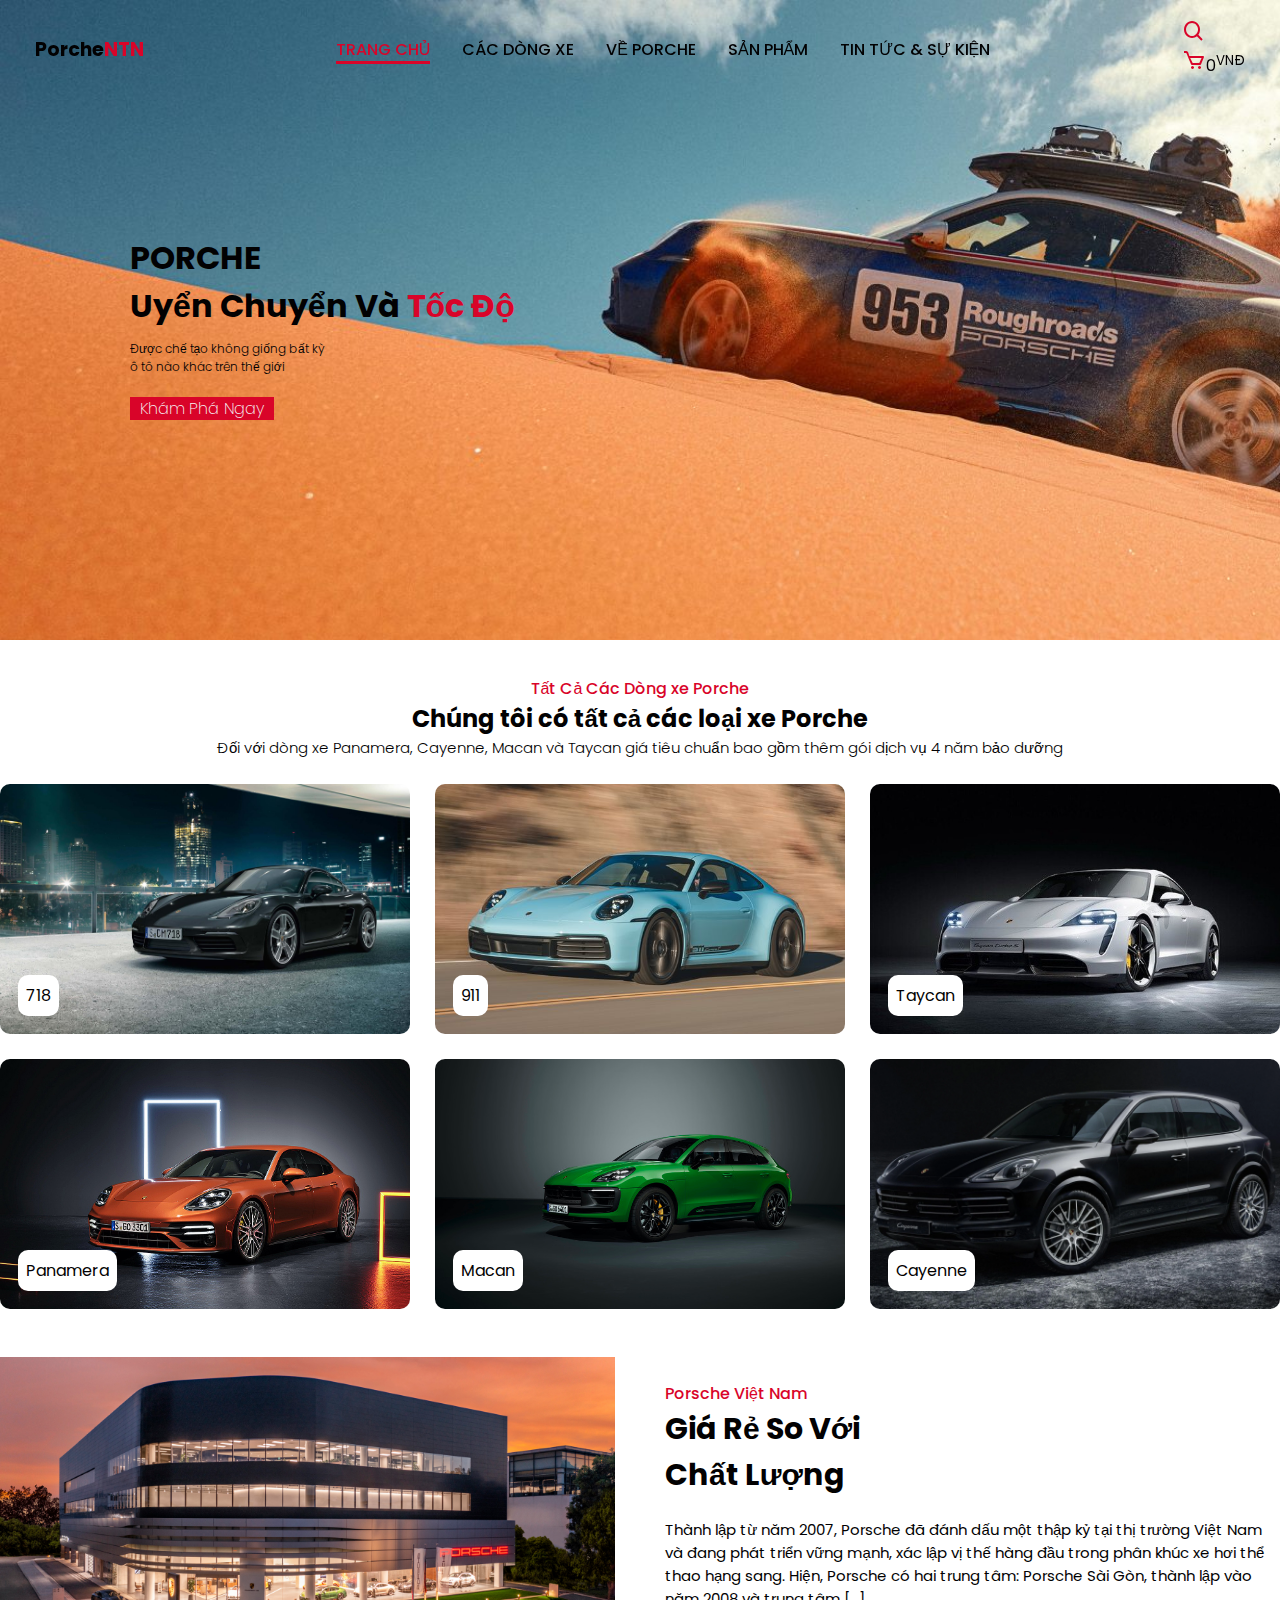
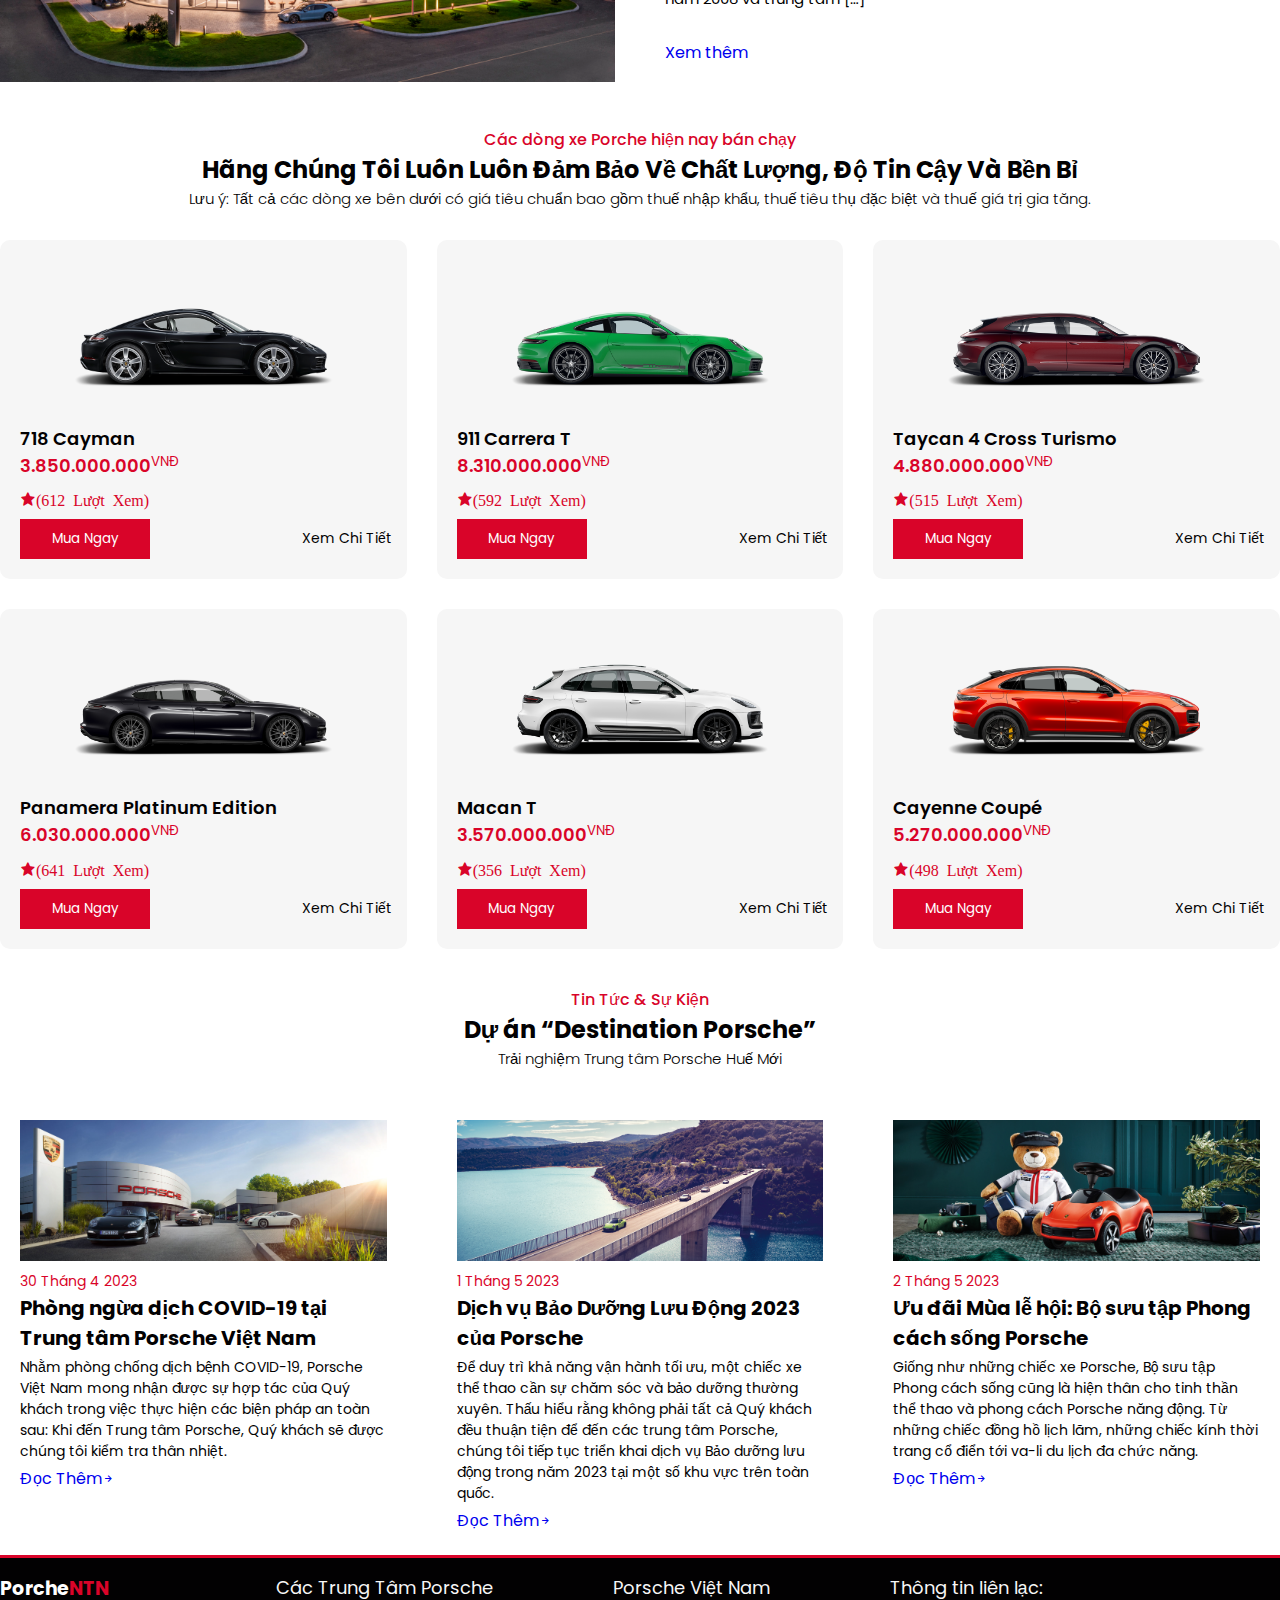
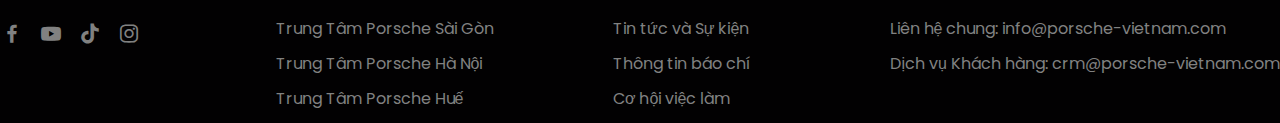
==== index.html @ 5c9922a0 "update" ====
<!DOCTYPE html>
<html lang="en">

<head>
    <meta charset="UTF-8">
    <meta http-equiv="X-UA-Compatible" content="IE=edge">
    <meta name="viewport" content="width=device-width, initial-scale=1.0">
    <title>Porche Viet Nam</title>
    <!-- link của css -->
    <link rel="stylesheet" href="/style.css">
    <!-- box icon -->
    <link href='https://unpkg.com/boxicons@2.1.4/css/boxicons.min.css' rel='stylesheet'>
</head>

<body>
    <!-- navbar -->
    <header>
        <!-- nav container -->
        <div class="nav container">
            <!-- Menu icon -->
            <i class='bx bx-menu' id="menu-icon"></i>
            <!-- Logo -->
            <a href="#" class="logo">Porche<span>NTN</span></a>
            <!-- nav List -->
            <ul class="navbar">
                <li><a href="#home" class="active">Trang chủ</a></li>
                <li><a href="#cars">Các dòng xe</a></li>
                <li><a href="#about">Về Porche</a></li>
                <li><a href="#parts">Sản phẩm</a></li>
                <li><a href="#blog">Tin Tức & Sự Kiện</a></li>
            </ul>
            <!-- Search Icon -->
            <div>
                <i class='bx bx-search' id="search-icon"></i>
                <p><i class='bx bx-cart' id='cart-icon'></i><span class="cart-price">0</span><sup>VNĐ</sup></p>
            </div>
            <!-- Search Box -->
            <div class="search-box container">
                <input type="search" name="" id="" placeholder="Tìm kiếm...">

            </div>
        </div>
    </header>
    <!-- Trang chủ -->
    <section class="home" id="home">
        <div class="home-text">
            <h1>PORCHE <br>Uyển Chuyển Và <span>Tốc Độ</span></h1>
            <p>Được chế tạo không giống bất kỳ <br> ô tô nào khác trên thế giới </p>
            <!-- Nút Home -->
            <a href="#" class="btn-slogan">Khám Phá Ngay</a>
        </div>
    </section>
    <!-- Phần các ô tô -->
    <section class="cars" id="cars">
        <div class="heading">
            <span>Tất Cả Các Dòng xe Porche</span>
            <h2>Chúng tôi có tất cả các loại xe Porche</h2>
            <p>Đối với dòng xe Panamera, Cayenne, Macan và Taycan giá tiêu chuẩn bao gồm thêm gói dịch vụ 4 năm bảo
                dưỡng</p>
        </div>
        <!-- Cars Container -->
        <div class="cars-container container">
            <!-- box 1 -->
            <div class="box">
                <img src="/img/car1.png" alt="">
                <h2>718</h2>
            </div>
            <!-- box 2 -->
            <div class="box">
                <img src="/img/car2.png" alt="">
                <h2>911</h2>
            </div>
            <!-- box 3 -->
            <div class="box">
                <img src="/img/car3.png" alt="">
                <h2>Taycan</h2>
            </div>
            <!-- box 4 -->
            <div class="box">
                <img src="/img/car4.png" alt="">
                <h2>Panamera</h2>
            </div>
            <!-- box 5 -->
            <div class="box">
                <img src="/img/car5.png" alt="">
                <h2>Macan </h2>
            </div>
            <!-- box 6 -->
            <div class="box">
                <img src="/img/car6.png" alt="">
                <h2>Cayenne</h2>
            </div>
        </div>
    </section>
    <!-- Thông tin -->
    <section class="about container" id="about">
        <div class="about-img">
            <img src="/img/about.jpg" alt="">
        </div>
        <div class="about-text">
            <span>Porsche Việt Nam</span>
            <h2>Giá Rẻ So Với <br>Chất Lượng</h2>
            <p>Thành lập từ năm 2007, Porsche đã đánh dấu một thập kỷ tại thị trường Việt Nam và đang phát triển vững
                mạnh, xác lập vị thế hàng đầu trong phân khúc xe hơi thể thao hạng sang. Hiện, Porsche có hai trung tâm:
                Porsche Sài Gòn, thành lập vào năm 2008 và trung tâm […]</p>
            <!-- About Button -->
            <a href="#" class="about-btn">Xem thêm</a>
        </div>
    </section>
    <!-- Parts Section -->
    <section class="parts" id="parts">
        <div class="heading">
            <span>Các dòng xe Porche hiện nay bán chạy</span>
            <h2>Hãng Chúng Tôi Luôn Luôn Đảm Bảo Về Chất Lượng, Độ Tin Cậy Và Bền Bỉ</h2>
            <p>Lưu ý: Tất cả các dòng xe bên dưới có giá tiêu chuẩn bao gồm thuế nhập khẩu, thuế tiêu thụ đặc biệt và
                thuế giá trị gia tăng.</p>
        </div>
        <!-- Parts Container -->
        <div class="parts-container container">
            <!-- Box 1 -->
            <div class="box">
                <img src="/img/part1.jpg" alt="">
                <h3>718 Cayman</h3>
                <p><span>3.850.000.000</span><sup>VNĐ</sup></p>
                <i class='bx bxs-star'>(612 Lượt Xem)</i>
                <button class="btn-buy">Mua Ngay</button>
                <button class="details-btn1">Xem Chi Tiết</button>
            </div>
            <!-- Box 2 -->
            <div class="box">
                <img src="/img/part2.jpg" alt="">
                <h3>911 Carrera T</h3>
                <p><span>8.310.000.000</span><sup>VNĐ</sup></p>
                <i class='bx bxs-star'>(592 Lượt Xem)</i>
                <button class="btn-buy">Mua Ngay</button>
                <button class="details-btn2">Xem Chi Tiết</button>
            </div>
            <!-- Box 3 -->
            <div class="box">
                <img src="/img/part3.jpg" alt="">
                <h3>Taycan 4 Cross Turismo</h3>
                <p><span>4.880.000.000</span><sup>VNĐ</sup></p>
                <i class='bx bxs-star'>(515 Lượt Xem)</i>
                <button class="btn-buy">Mua Ngay</button>
                <button class="details-btn3">Xem Chi Tiết</button>
            </div>
            <!-- Box 4 -->
            <div class="box">
                <img src="/img/part4.jpg" alt="">
                <h3>Panamera Platinum Edition</h3>
                <p><span>6.030.000.000</span><sup>VNĐ</sup></p>
                <i class='bx bxs-star'>(641 Lượt Xem)</i>
                <button class="btn-buy">Mua Ngay</button>
                <button class="details-btn4">Xem Chi Tiết</button>
            </div>
            <!-- Box 5 -->
            <div class="box">
                <img src="/img/part5.jpg" alt="">
                <h3>Macan T</h3>
                <p><span>3.570.000.000</span><sup>VNĐ</sup></p>
                <i class='bx bxs-star'>(356 Lượt Xem)</i>
                <button class="btn-buy">Mua Ngay</button>
                <button class="details-btn5">Xem Chi Tiết</button>
            </div>
            <!-- Box 6 -->
            <div class="box">
                <img src="/img/part6.jpg" alt="">
                <h3>Cayenne Coupé</h3>
                <p><span>5.270.000.000</span><sup>VNĐ</sup></p>
                <i class='bx bxs-star'>(498 Lượt Xem)</i>
                <button class="btn-buy">Mua Ngay</button>
                <button class="details-btn6">Xem Chi Tiết</button>
            </div>
        </div>
    </section>
    <section class="cart">
        <i class='bx bx-x'></i>
        <h2>Cart</h2>
        <form action="">
            <table>
                <thead>
                    <tr>
                        <th>Sản Phẩm</th>
                        <th>Giá</th>
                        <th>Số Lượng</th>
                        <th>Chọn</th>
                    </tr>
                </thead>
                <tbody>

                </tbody>

            </table>
            <div class="price-total">
                <p>Tổng Tiền : <span>0</span><sup> VNĐ</sup></p>
                <button>Thanh Toán</button>
            </div>

        </form>
    </section>

    <!-- details -->
    <!--  Box 1 -->
    <section class="details1">
        <form action="">
        <i class='bx bx-x details-bx1'></i>
        <h2>Thông số kỹ thuật</h2>
        <div>
            <p>Động cơ: Động cơ điện</p>
            <p>Công suất tối đa: 375 mã lực</p>
            <p>Tốc độ tối đa: 135 mphn</p>
            <p>Mô-men xoắn tối đa: 357 lb-ft</p>
            <p>Trọng lượng không tải: 2,250kg</p>
        </div>
        </form>
    </section>
    <!--  Box 2 -->
    <section class="details2">
        <form action="">
        <i class='bx bx-x details-bx2'></i>
        <h2>Thông số kỹ thuật</h2>
        <div>
            <p>Động cơ: Turbo tăng áp động cơ xăng</p>
            <p>Công suất cực đại: 370 mã lực tại 6.500</p>
            <p>TVận tốc tối đa: 293 km/h</p>
            <p>Mô-men xoắn cực đại: 450 Nm tại 1.750 </p>
            <p>Trọng lượng: 1.425 - 1.485 kg</p>
        </div>
        </form>
    </section>
    <!--  Box 3 -->
    <section class="details3">
        <form action="">
        <i class='bx bx-x details-bx3'></i>
        <h2>Thông số kỹ thuật</h2>
        <div>
            <p>Động cơ: Động cơ điện hai cầu</p>
            <p>Dung lượng pin: 79,2 kWh hoặc 93,4 kWh</p>
            <p>Tốc độ tối đa: 220 km/h</p>
            <p>Tăng tốc: 0 - 100 km/h trong khoảng 5,1 giây</p>
            <p>Trọng lượng: 2.250 kg</p>
        </div>
        </form>
    </section>
    <!--  Box 4 -->
    <section class="details4">
        <form action="">
        <i class='bx bx-x details-bx4'></i>
        <h2>Thông số kỹ thuật</h2>
        <div>
            <p>Động cơ: 3.6L V6 động cơ xăng </p>
            <p>Tăng tốc: 0 - 100 km/h trong 6,3 giây</p>
            <p>Tốc độ tối đa: 135 mphn</p>
            <p>Tiêu thụ nhiên liệu: 6,7 L/100km</p>
            <p>Trọng lượng: 1.855 - 2.055 kg</p>
        </div>
        </form>
    </section>
    <!--  Box 5 -->
    <section class="details5">
        <form action="">
        <i class='bx bx-x details-bx5'></i>
        <h2>Thông số kỹ thuật</h2>
        <div>
            <p>Động cơ: Động cơ xăng 4 xy-lanh</p>
            <p>Vận tốc tối đa: 232 km/h</p>
            <p>Tốc độ tối đa: 135 mphn</p>
            <p>Tiêu thụ nhiên liệu: 8,1 L/100km</p>
            <p>Trọng lượng: 1.780 - 1.865 kg</p>
        </div>
        </form>
    </section>
    <!--  Box 6 -->
    <section class="details6">
        <form action="">
        <i class='bx bx-x details-bx6'></i>
        <h2>Thông số kỹ thuật</h2>
        <div>
            <p>Động cơ: Động cơ xăng 6 xi-lanh</p>
            <p>Hộp số: Hộp số tự động 8 cấp Tiptronic S</p>
            <p>Tốc độ tối đa: 135 mphn</p>
            <p>Mô-men xoắn tối đa: 357 lb-ft</p>
            <p>Trọng lượng không tải: 2,250kg</p>
        </div>
        </form>
    </section>
    <!-- Blog Container -->
    <section class="blog" id="blog">
        <div class="heading">
            <span>Tin Tức & Sự Kiện</span>
            <h2>Dự án “Destination Porsche”</h2>
            <p>Trải nghiệm Trung tâm Porsche Huế Mới</p>
        </div>
        <!-- Blog Container -->
        <div class="blog-container container">
            <!-- Box 1 -->
            <div class="box">
                <img src="/img/blog1.jpg" alt="">
                <span>30 Tháng 4 2023</span>
                <h3>Phòng ngừa dịch COVID-19 tại Trung tâm Porsche Việt Nam</h3>
                <p>Nhằm phòng chống dịch bệnh COVID-19, Porsche Việt Nam mong nhận được sự hợp tác của Quý khách trong
                    việc thực hiện các biện pháp an toàn sau:

                    Khi đến Trung tâm Porsche, Quý khách sẽ được chúng tôi kiểm tra thân nhiệt.</p>
                <a href="#" class="blog-btn">Đọc Thêm<i class='bx bx-right-arrow-alt'></i></a>
            </div>
            <!-- Box 2 -->
            <div class="box">
                <img src="/img/blog2.jpg" alt="">
                <span>1 Tháng 5 2023</span>
                <h3>Dịch vụ Bảo Dưỡng Lưu Động 2023 của Porsche</h3>
                <p>Để duy trì khả năng vận hành tối ưu, một chiếc xe thể thao cần sự chăm sóc và bảo dưỡng thường xuyên.
                    Thấu hiểu rằng không phải tất cả Quý khách đều thuận tiện để đến các trung tâm Porsche, chúng tôi
                    tiếp tục triển khai dịch vụ Bảo dưỡng lưu động trong năm 2023 tại một số khu vực trên toàn quốc.</p>
                <a href="#" class="blog-btn">Đọc Thêm<i class='bx bx-right-arrow-alt'></i></a>
            </div>
            <!-- Box 3 -->
            <div class="box">
                <img src="/img/blog3.jpg" alt="">
                <span>2 Tháng 5 2023</span>
                <h3>Ưu đãi Mùa lễ hội: Bộ sưu tập Phong cách sống Porsche</h3>
                <p>Giống như những chiếc xe Porsche, Bộ sưu tập Phong cách sống cũng là hiện thân cho tinh thần thể thao
                    và phong cách Porsche năng động. Từ những chiếc đồng hồ lịch lãm, những chiếc kính thời trang cổ
                    điển tới va-li du lịch đa chức năng.</p>
                <a href="#" class="blog-btn">Đọc Thêm<i class='bx bx-right-arrow-alt'></i></a>
            </div>
        </div>
    </section>
    <!-- Footer -->
    <section class="footer">
        <div class="footer-container container">
            <div class="footer-box">
                <a href="#" class="logo">Porche<span>NTN</span></a>
                <div class="social">
                    <a href="#"><i class='bx bxl-facebook'></i></a>
                    <a href="#"><i class='bx bxl-youtube'></i></a>
                    <a href="#"><i class='bx bxl-tiktok'></i></a>
                    <a href="#"><i class='bx bxl-instagram'></i></a>
                </div>
            </div>
            <div class="footer-box">
                <h3>Các Trung Tâm Porsche</h3>
                <a href="#">Trung Tâm Porsche Sài Gòn</a>
                <a href="#">Trung Tâm Porsche Hà Nội</a>
                <a href="#">Trung Tâm Porsche Huế</a>
            </div>
            <div class="footer-box">
                <h3>Porsche Việt Nam</h3>
                <a href="#">Tin tức và Sự kiện</a>
                <a href="#">Thông tin báo chí</a>
                <a href="#">Cơ hội việc làm</a>
            </div>
            <div class="footer-box">
                <h3>Thông tin liên lạc:</h3>
                <p>Liên hệ chung: info@porsche-vietnam.com</p>
                <p>Dịch vụ Khách hàng: crm@porsche-vietnam.com</p>
            </div>
        </div>
    </section>
    <!-- link của JS -->
    <script src="/main.js"></script>




</body>

</html>
---- style.css ----
/* google font */
@import url('https://fonts.googleapis.com/css2?family=Poppins:wght@300;400;500;600;700&display=swap');

* {
    font-family: 'Poppins', sans-serif;
    margin: 0;
    padding: 0;
    scroll-padding-top: 16px;
    scroll-behavior: smooth;
    list-style: none;
    text-decoration: none;
    box-sizing: border-box;
}

/* Các Variables */
:root {
    --main-color: #d90429;
    --text-color: #020102;
    --bg-color: #fff;
}

section {
    padding: 16px 0 2px;
}

img {
    width: 100%;
}

body {
    color: #020102;
}

.container {
    max-width: 1300px;
    margin-left: auto;
    margin-right: auto;
}

header {
    display: block;
    width: 100%;
    position: fixed;
    top: 0;
    left: 0;
    z-index: 100;
}

header.shadow{
    background: #fff;
    box-shadow: 4px 4px 20px rgb(15, 54, 55 /10%);
    transition: 0.5s;
}


header.shadow #search-icon, header.shadow #cart-icon {
    color: #020102;
}

.nav {
    display: flex;
    align-items: center;
    justify-content: space-between;
    padding: 20px 35px;
}

#menu-icon {
    font-size: 24px;
    cursor: pointer;
    color: #020102;
    display: none;
}

.logo {
    font-size: 19px;
    font-weight: 700;
    color: #020102;
}

.logo span {
    color: #d90429;
}

.navbar {
    display: flex;
    column-gap: 32px;
}

.navbar a {
    color: #020102;
    font-size: 16px;
    text-transform: uppercase;
    font-weight: 500;
}

.navbar a:hover,
.nav .active {
    color: #d90429;
    border-bottom: 3px solid #d90429;
}

#search-icon, #cart-icon {
    font-size: 24px;
    cursor: pointer;
    color: #d90429;
}


.search-box {
    position: absolute;
    top: 110%;
    right: 0;
    left: 0;
    background: #fff;
    box-shadow: 4px 4px 20px rgb(15, 54, 55 /10%);
    border: 1px solid #d90429;
    border-radius: 8px;
    clip-path: circle(0% at 100% 0%);
}

.search-box.active {
    clip-path: circle(144% at 100% 0%);
    transition: 0.4s;
}

.search-box input {
    width: 100%;
    padding: 5px;
    border: none;
    outline: none;
    background: transparent;
    font-size: 14px;
}
.btn-slogan{
    background: #d90429;
    padding: 0 10px;
    color: #f6f6f6;
    font-weight:200;
}
.btn-slogan:hover{
    background: #fd052f;
}

.home {
    max-width: 1600px;
    margin: auto;
    width: 100%;
    min-height: 640px;
    display: flex;
    align-items: center;
    background: url(img/background.jpg);
    background-repeat: no-repeat;
    background-size: cover;
    background-position: center left;
}

.home-text {
    padding-left: 130px;
}

.home-text h1 {
    font-size: 32px;
}

.home-text span {
    color: #d90429;
}
.home-text p{
    font-size: 12px;
    font-weight: 300;
    margin: 10px 0 20px;
}
.btn-buy{
    padding: 10px 22px;
    background: #d90429;
    color: #fff;
    font-weight: 400;
    border: none;
    cursor: pointer;
}

.heading{
    text-align: center;
    margin-top: 20px;
}
.heading span{
    font-weight: 500;
    color: #d90429 ;
}
.heading p {
    font-size: 15px;
    font-weight: 300;
}
.cars-container{
    display: flex;
    flex-wrap: wrap;
    gap: 25px;
    margin-top: 25px;
}
.cars-container .box{
    flex: 1 1 320px;
    position: relative;
    height: 250px;
    border-radius: 10px;
    overflow: hidden;
}
.cars-container .box img{
    width: 100%;
    height: 100%;
    object-fit: cover;
    overflow: hidden;
}
.cars-container .box img:hover {
    transform: scale(1.1);
    transform: 0.5s;
}
.cars-container .box h2{
    position: absolute;
    bottom: 18px;
    left: 18px;
    font-weight: 400;
    font-size: 16px;
    background: #fff;
    padding: 8px;
    border-radius: 10px;
}
.cars-container .box:hover h2 {
    background: #d90429;
    color: #fff;
}

/* product */
.product1{
    display: flex;
    align-items: center;
}
.product1-img{
    width: 150px;
}
.input-product{
    width: 30px;
    outline: none;
}
.btn-del{
    cursor: pointer;
}
.cart h2{
    margin-bottom: 20px;
    color: #d90429;
}
.cart table{
    width: 700px;
}
.cart table thead tr th:first-child{
    text-align: left;
   
}

.cart table tr td {
    border-bottom: 1px solid #818181;
    padding: 12px 0;
}
.price-total{
    font-weight: bold;
    text-align: right;
}
.cart table thead tr th:last-child{
    text-align: right;
}
.cart table thead tr td:last-child{
    text-align: right;
}

/*  */
.details1, .details2, .details3, .details4, .details5, .details6 {
    display: flex;
    flex-direction: column;
    align-items: left;
    padding: 20px;
    position: fixed;
    height: 300px;
    width: 400px;
    right: 0;
    top: 0;
    background-color: #f6f6f6;
    margin-top: 150px;
    right: -100%;
    transition: all 1s ease;
    border-radius: 5%;
    border: 2px solid #fd052f;
  }
  
  .details1 h2, .details2 h2, .details3 h2 , .details4 h2, .details5 h2, .details6 h2{
    font-size: 28px;
    font-weight: bold;
    margin-bottom: 20px;
    color: #d90429;
  }
  
  .details1 i, .details2 i, .details3 i, .details4 i, .details5 i , .details6 i {
    font-size: 24px;
    cursor: pointer;
  }

/*  */

.cart {
    position: fixed;
    height: 900px;
    width: 730px;
    right: 0;
    top: 0;
    background-color: #f6f6f6;
    padding: 12px 20px;
    margin-top: 150px;
    overflow-y: scroll;
    right: -100%;
    transition: all 0.3s ease;
    border-radius: 5%;
    border: 2px solid #fd052f;
}
.cart i {
    cursor: pointer;
    font-size: 30px;
}
.cart button{
    margin-top: 12px;
    height: 30px;
    padding: 0 20px;
    cursor: pointer;
    border: none;
    border-radius: 5px;
    background-color: #fd052f;
    color: #fff;
}
.about{
    display: flex;
    flex-wrap: wrap;
    align-items: center;
    gap: 50px;
    margin-top: 30px;
}
.about-img{
    flex: 1 1 350px;
}
.about-text {
    flex: 1 1 350px;
}
.about-text span{
    font-weight: 500;
    color: #d90429;
}
.about-text h2{
    font-size: 30px;
}
.about-text p{
    font-size: 15px;
    margin: 20px 0 30px;
}
.parts-container{
    display: flex;
    flex-wrap: wrap;
    gap: 30px;
    margin-top: 30px;
}
.parts-container .box {
    flex: 1 1 350px;
    position: relative;
    padding: 20px;
    display: flex;
    flex-direction: column;
    background: #f6f6f6;
    border-radius: 10px;
}
.parts-container .box img{
    width: 100%;
    height: 150px;
    object-fit: contain;
    margin-bottom: 15px;
}
.parts-container .box h3{
    font-size: 18px;
    font-weight: 600;
}
.parts-container .box span{
    font-size: 18px;
    font-weight: 600;
    color: #d90429;
}
.parts-container .box sup{
    color: #d90429;
}
.parts-container .box .bx{
    color: #d90429;
    margin: 12px 0;
}
.parts-container .box .btn-buy{
    max-width: 130px;
}
.parts-container .box .details-btn1, .details-btn2, .details-btn3, .details-btn4, .details-btn5, .details-btn6{
    display: flex;
    align-items: center;
    position: absolute;
    bottom: 30px;
    right: 15px;
    font-size: 14px;
    color: #020102;
    border: none;
    background: none;
    cursor: pointer;
}
.parts-container .box .details-btn1:hover, .details-btn2:hover, .details-btn3:hover, .details-btn4:hover, .details-btn5:hover, .details-btn6:hover{
    color: #d90429;
    text-decoration: underline;
}
/* ? */


  /* ? */
.blog-container{
    display: flex;
    flex-wrap: wrap;
    gap:30px;
    margin-top: 30px;
}
.blog-container .box{
    flex: 1 1 320px;
    padding: 20px;
}
.blog-container .box:hover{
    background: #f6f6f6;
}
.blog-container .box span{
    font-size: 14px ;
    color: #d90429;
}
.blog-container h3{
    font-size: 20px;
}
.blog-container .box p{
    font-size: 14px;
    margin: 4px 0;
}
.blog-container .box .blog-btn .bx{
    font-size: 12px;
}
.blog-container .box .blog-btn:hover, .about-text a:hover{
    color: #d90429;
    column-gap: 12px;
    transition: 0.4s;
}
.footer{
    background: #020102;
    color: #f6f6f6;
    border-top: 3px solid #d90429;
}
.footer-container{
    display: flex;
    justify-content: space-between;
    gap: 15px;
}
.footer-container .logo{
    color: #fff;
    margin-bottom: 15px;
}
.footer-container .footer-box{
    display: flex;
    flex-direction: column;
}
.social{
    display: flex;
    align-items: center;
}
.social a{
    font-size: 24px;
    color: #fff;
    margin-right: 15px;
}
.social a:hover{
    color: #d90429;
}
.footer-box h3{
    font-size: 18px;
    font-weight: 400;
    margin-bottom: 15px;
}
.footer-box a,.footer-box p{
    color: #818181;
    margin-bottom: 10px;
}
.footer-box a:hover{
    color: #d90429;
}
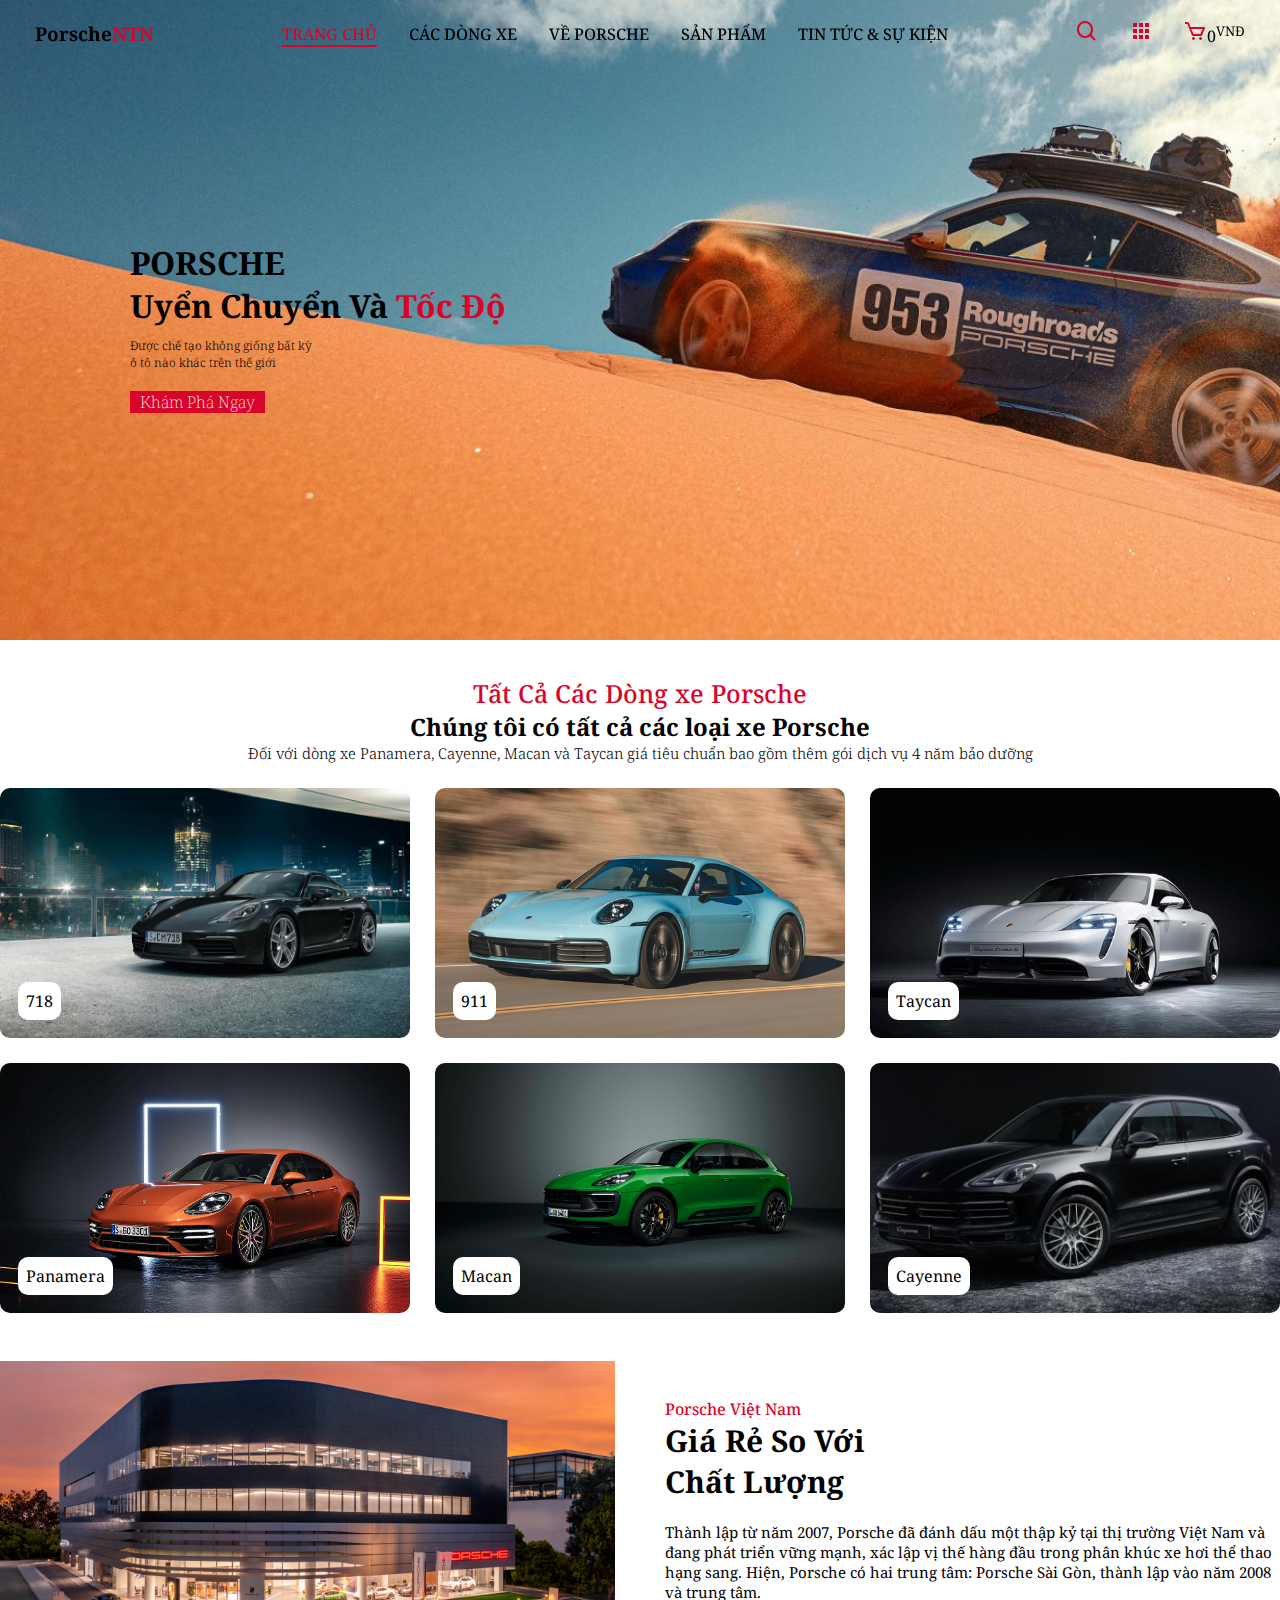
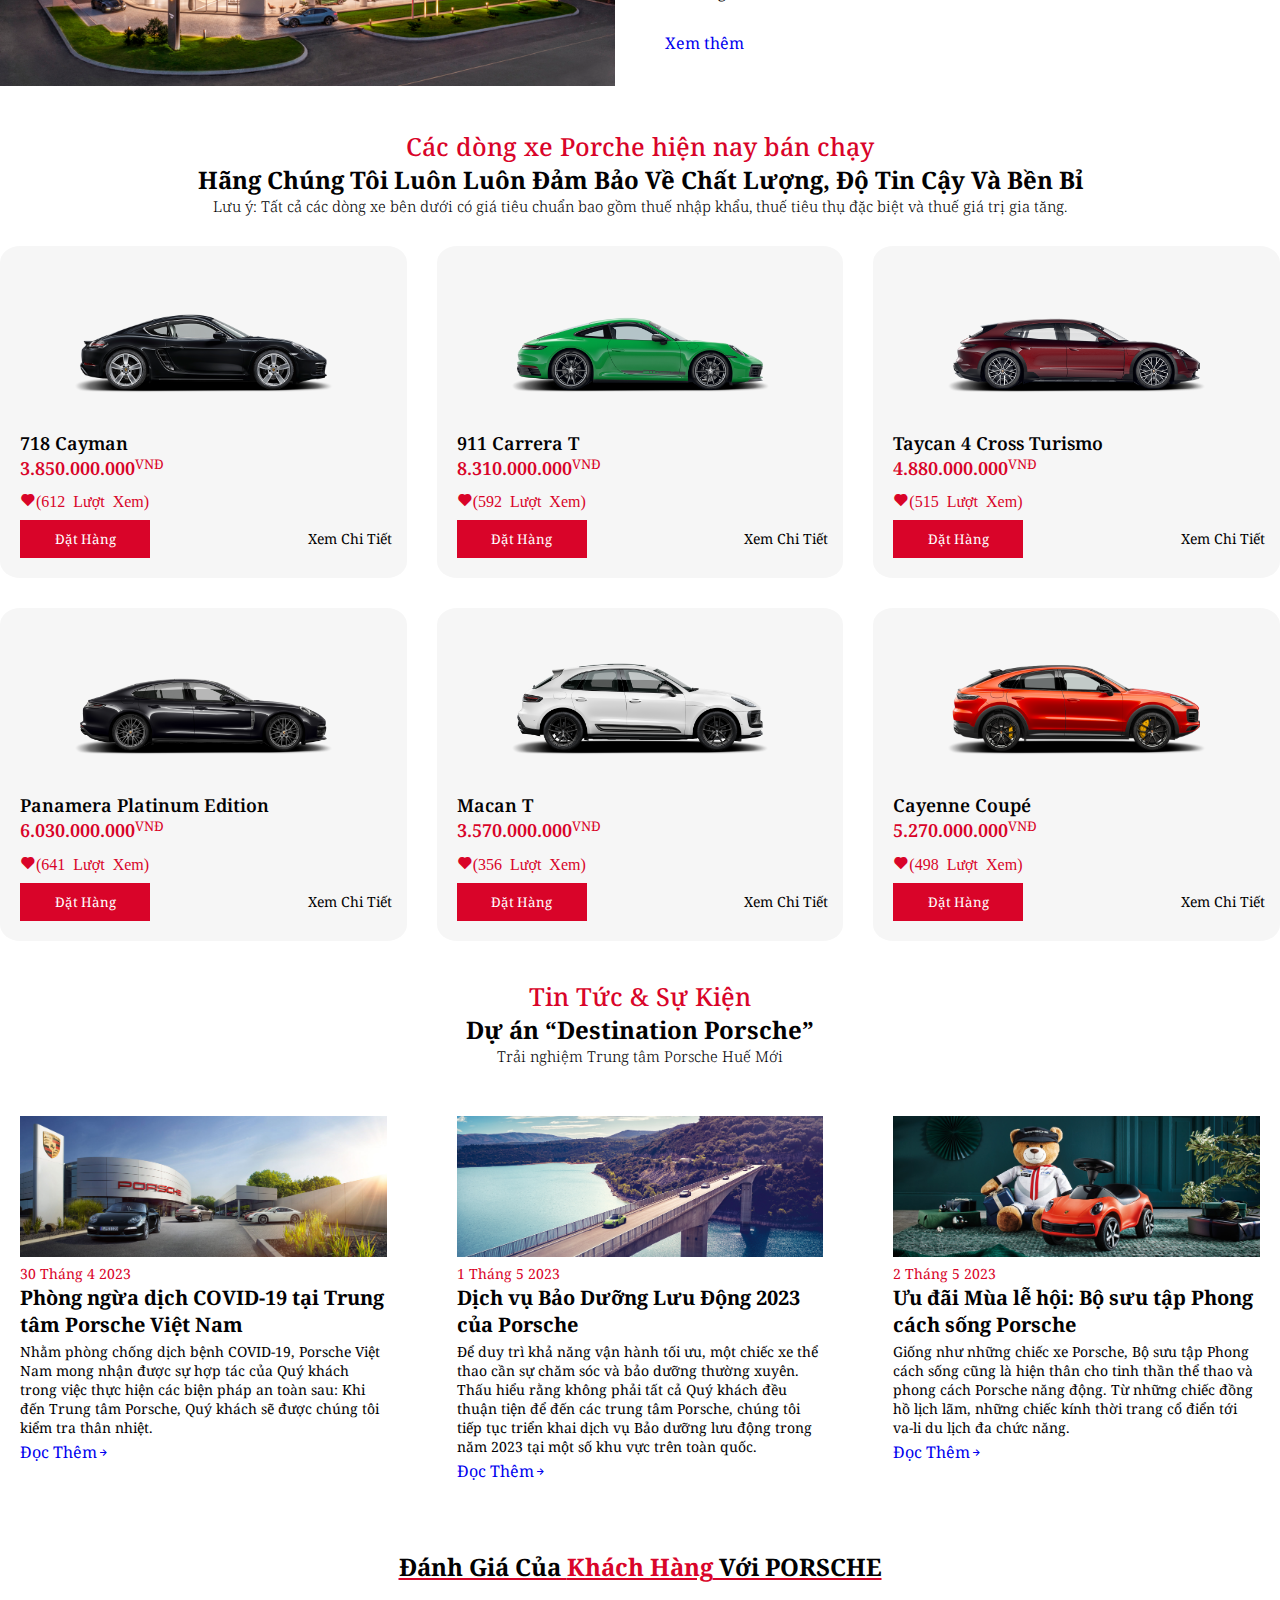
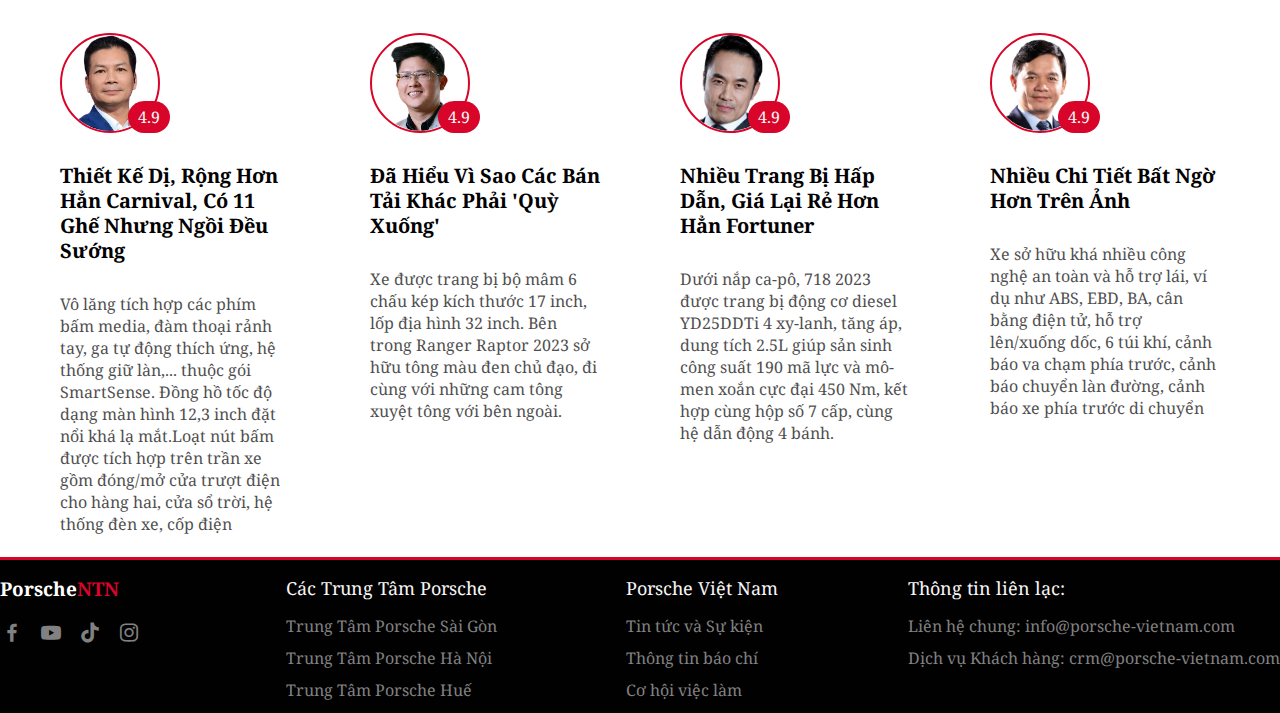
==== commit 7684056b: "up" ====
--- a/index.html
+++ b/index.html
@@ -5,10 +5,11 @@
     <meta charset="UTF-8">
     <meta http-equiv="X-UA-Compatible" content="IE=edge">
     <meta name="viewport" content="width=device-width, initial-scale=1.0">
-    <title>Porche Viet Nam</title>
+    <title>Porsche Viet Nam</title>
     <!-- link của css -->
     <link rel="stylesheet" href="/style.css">
     <!-- box icon -->
+    <link rel="stylesheet" href="https://cdnjs.cloudflare.com/ajax/libs/font-awesome/6.4.0/css/all.min.css" />
     <link href='https://unpkg.com/boxicons@2.1.4/css/boxicons.min.css' rel='stylesheet'>
 </head>
 
@@ -20,23 +21,25 @@
             <!-- Menu icon -->
             <i class='bx bx-menu' id="menu-icon"></i>
             <!-- Logo -->
-            <a href="#" class="logo">Porche<span>NTN</span></a>
+            <a href="#" class="logo">Porsche<span>NTN</span></a>
             <!-- nav List -->
             <ul class="navbar">
                 <li><a href="#home" class="active">Trang chủ</a></li>
                 <li><a href="#cars">Các dòng xe</a></li>
-                <li><a href="#about">Về Porche</a></li>
+                <li><a href="#about">Về Porsche</a></li>
                 <li><a href="#parts">Sản phẩm</a></li>
                 <li><a href="#blog">Tin Tức & Sự Kiện</a></li>
             </ul>
             <!-- Search Icon -->
-            <div>
-                <i class='bx bx-search' id="search-icon"></i>
+            <div class="tools">
+                <a href="#parts-container container"> <i class='bx bx-search' id="search-icon"></i></a>
+                <i class='bx bxs-grid' id="add-icon"></i>
                 <p><i class='bx bx-cart' id='cart-icon'></i><span class="cart-price">0</span><sup>VNĐ</sup></p>
+
             </div>
             <!-- Search Box -->
             <div class="search-box container">
-                <input type="search" name="" id="" placeholder="Tìm kiếm...">
+                <input type="search" name="" id="search-item" placeholder="Tìm kiếm..." onkeyup="search()">
 
             </div>
         </div>
@@ -44,17 +47,17 @@
     <!-- Trang chủ -->
     <section class="home" id="home">
         <div class="home-text">
-            <h1>PORCHE <br>Uyển Chuyển Và <span>Tốc Độ</span></h1>
+            <h1>PORSCHE <br>Uyển Chuyển Và <span>Tốc Độ</span></h1>
             <p>Được chế tạo không giống bất kỳ <br> ô tô nào khác trên thế giới </p>
             <!-- Nút Home -->
-            <a href="#" class="btn-slogan">Khám Phá Ngay</a>
+            <a href="#review-section" class="btn-slogan">Khám Phá Ngay</a>
         </div>
     </section>
     <!-- Phần các ô tô -->
     <section class="cars" id="cars">
         <div class="heading">
-            <span>Tất Cả Các Dòng xe Porche</span>
-            <h2>Chúng tôi có tất cả các loại xe Porche</h2>
+            <span>Tất Cả Các Dòng xe Porsche</span>
+            <h2>Chúng tôi có tất cả các loại xe Porsche</h2>
             <p>Đối với dòng xe Panamera, Cayenne, Macan và Taycan giá tiêu chuẩn bao gồm thêm gói dịch vụ 4 năm bảo
                 dưỡng</p>
         </div>
@@ -102,7 +105,9 @@
             <h2>Giá Rẻ So Với <br>Chất Lượng</h2>
             <p>Thành lập từ năm 2007, Porsche đã đánh dấu một thập kỷ tại thị trường Việt Nam và đang phát triển vững
                 mạnh, xác lập vị thế hàng đầu trong phân khúc xe hơi thể thao hạng sang. Hiện, Porsche có hai trung tâm:
-                Porsche Sài Gòn, thành lập vào năm 2008 và trung tâm […]</p>
+                Porsche Sài Gòn, thành lập vào năm 2008 và trung tâm. <span id="more-content">Porsche đã đánh dấu một
+                    thập kỷ tại thị trường Việt Nam và đang phát triển vững
+                    mạnh</span></p>
             <!-- About Button -->
             <a href="#" class="about-btn">Xem thêm</a>
         </div>
@@ -116,63 +121,68 @@
                 thuế giá trị gia tăng.</p>
         </div>
         <!-- Parts Container -->
-        <div class="parts-container container">
+        <div class="parts-container container" id="parts-container container">
             <!-- Box 1 -->
             <div class="box">
                 <img src="/img/part1.jpg" alt="">
-                <h3>718 Cayman</h3>
+                <h3 class="producth3">718 Cayman</h3>
                 <p><span>3.850.000.000</span><sup>VNĐ</sup></p>
-                <i class='bx bxs-star'>(612 Lượt Xem)</i>
-                <button class="btn-buy">Mua Ngay</button>
+                <i class='bx bxs-heart'>(612 Lượt Xem)</i>
+                <button class="btn-buy">Đặt Hàng </button>
                 <button class="details-btn1">Xem Chi Tiết</button>
             </div>
             <!-- Box 2 -->
             <div class="box">
                 <img src="/img/part2.jpg" alt="">
-                <h3>911 Carrera T</h3>
+                <h3 class="producth3">911 Carrera T</h3>
                 <p><span>8.310.000.000</span><sup>VNĐ</sup></p>
-                <i class='bx bxs-star'>(592 Lượt Xem)</i>
-                <button class="btn-buy">Mua Ngay</button>
+                <i class='bx bxs-heart'>(592 Lượt Xem)</i>
+                <button class="btn-buy">Đặt Hàng </button>
                 <button class="details-btn2">Xem Chi Tiết</button>
             </div>
             <!-- Box 3 -->
             <div class="box">
                 <img src="/img/part3.jpg" alt="">
-                <h3>Taycan 4 Cross Turismo</h3>
+                <h3 class="producth3">Taycan 4 Cross Turismo</h3>
                 <p><span>4.880.000.000</span><sup>VNĐ</sup></p>
-                <i class='bx bxs-star'>(515 Lượt Xem)</i>
-                <button class="btn-buy">Mua Ngay</button>
+                <i class='bx bxs-heart'>(515 Lượt Xem)</i>
+                <button class="btn-buy">Đặt Hàng </button>
                 <button class="details-btn3">Xem Chi Tiết</button>
             </div>
             <!-- Box 4 -->
             <div class="box">
                 <img src="/img/part4.jpg" alt="">
-                <h3>Panamera Platinum Edition</h3>
+                <h3 class="producth3">Panamera Platinum Edition</h3>
                 <p><span>6.030.000.000</span><sup>VNĐ</sup></p>
-                <i class='bx bxs-star'>(641 Lượt Xem)</i>
-                <button class="btn-buy">Mua Ngay</button>
+                <i class='bx bxs-heart'>(641 Lượt Xem)</i>
+                <button class="btn-buy">Đặt Hàng </button>
                 <button class="details-btn4">Xem Chi Tiết</button>
             </div>
             <!-- Box 5 -->
             <div class="box">
                 <img src="/img/part5.jpg" alt="">
-                <h3>Macan T</h3>
+                <h3 class="producth3">Macan T</h3>
                 <p><span>3.570.000.000</span><sup>VNĐ</sup></p>
-                <i class='bx bxs-star'>(356 Lượt Xem)</i>
-                <button class="btn-buy">Mua Ngay</button>
+                <i class='bx bxs-heart'>(356 Lượt Xem)</i>
+                <button class="btn-buy">Đặt Hàng </button>
                 <button class="details-btn5">Xem Chi Tiết</button>
             </div>
             <!-- Box 6 -->
             <div class="box">
                 <img src="/img/part6.jpg" alt="">
-                <h3>Cayenne Coupé</h3>
+                <h3 class="producth3">Cayenne Coupé</h3>
                 <p><span>5.270.000.000</span><sup>VNĐ</sup></p>
-                <i class='bx bxs-star'>(498 Lượt Xem)</i>
-                <button class="btn-buy">Mua Ngay</button>
+                <i class='bx bxs-heart'>(498 Lượt Xem)</i>
+                <button class="btn-buy">Đặt Hàng </button>
                 <button class="details-btn6">Xem Chi Tiết</button>
             </div>
         </div>
     </section>
+    <!-- Add Product -->
+
+
+
+    <!-- Cart -->
     <section class="cart">
         <i class='bx bx-x'></i>
         <h2>Cart</h2>
@@ -199,89 +209,90 @@
         </form>
     </section>
 
+    <!-- Add Product -->
     <!-- details -->
     <!--  Box 1 -->
     <section class="details1">
         <form action="">
-        <i class='bx bx-x details-bx1'></i>
-        <h2>Thông số kỹ thuật</h2>
-        <div>
-            <p>Động cơ: Động cơ điện</p>
-            <p>Công suất tối đa: 375 mã lực</p>
-            <p>Tốc độ tối đa: 135 mphn</p>
-            <p>Mô-men xoắn tối đa: 357 lb-ft</p>
-            <p>Trọng lượng không tải: 2,250kg</p>
-        </div>
+            <i class='bx bx-x details-bx1'></i>
+            <h2>Thông số kỹ thuật</h2>
+            <div>
+                <p>Động cơ: Động cơ điện</p>
+                <p>Công suất tối đa: 375 mã lực</p>
+                <p>Tốc độ tối đa: 135 mphn</p>
+                <p>Mô-men xoắn tối đa: 357 lb-ft</p>
+                <p>Trọng lượng không tải: 2,250kg</p>
+            </div>
         </form>
     </section>
     <!--  Box 2 -->
     <section class="details2">
         <form action="">
-        <i class='bx bx-x details-bx2'></i>
-        <h2>Thông số kỹ thuật</h2>
-        <div>
-            <p>Động cơ: Turbo tăng áp động cơ xăng</p>
-            <p>Công suất cực đại: 370 mã lực tại 6.500</p>
-            <p>TVận tốc tối đa: 293 km/h</p>
-            <p>Mô-men xoắn cực đại: 450 Nm tại 1.750 </p>
-            <p>Trọng lượng: 1.425 - 1.485 kg</p>
-        </div>
+            <i class='bx bx-x details-bx2'></i>
+            <h2>Thông số kỹ thuật</h2>
+            <div>
+                <p>Động cơ: Turbo tăng áp động cơ xăng</p>
+                <p>Công suất cực đại: 370 mã lực tại 6.500</p>
+                <p>TVận tốc tối đa: 293 km/h</p>
+                <p>Mô-men xoắn cực đại: 450 Nm tại 1.750 </p>
+                <p>Trọng lượng: 1.425 - 1.485 kg</p>
+            </div>
         </form>
     </section>
     <!--  Box 3 -->
     <section class="details3">
         <form action="">
-        <i class='bx bx-x details-bx3'></i>
-        <h2>Thông số kỹ thuật</h2>
-        <div>
-            <p>Động cơ: Động cơ điện hai cầu</p>
-            <p>Dung lượng pin: 79,2 kWh hoặc 93,4 kWh</p>
-            <p>Tốc độ tối đa: 220 km/h</p>
-            <p>Tăng tốc: 0 - 100 km/h trong khoảng 5,1 giây</p>
-            <p>Trọng lượng: 2.250 kg</p>
-        </div>
+            <i class='bx bx-x details-bx3'></i>
+            <h2>Thông số kỹ thuật</h2>
+            <div>
+                <p>Động cơ: Động cơ điện hai cầu</p>
+                <p>Dung lượng pin: 79,2 kWh hoặc 93,4 kWh</p>
+                <p>Tốc độ tối đa: 220 km/h</p>
+                <p>Tăng tốc: 0 - 100 km/h trong khoảng 5,1 giây</p>
+                <p>Trọng lượng: 2.250 kg</p>
+            </div>
         </form>
     </section>
     <!--  Box 4 -->
     <section class="details4">
         <form action="">
-        <i class='bx bx-x details-bx4'></i>
-        <h2>Thông số kỹ thuật</h2>
-        <div>
-            <p>Động cơ: 3.6L V6 động cơ xăng </p>
-            <p>Tăng tốc: 0 - 100 km/h trong 6,3 giây</p>
-            <p>Tốc độ tối đa: 135 mphn</p>
-            <p>Tiêu thụ nhiên liệu: 6,7 L/100km</p>
-            <p>Trọng lượng: 1.855 - 2.055 kg</p>
-        </div>
+            <i class='bx bx-x details-bx4'></i>
+            <h2>Thông số kỹ thuật</h2>
+            <div>
+                <p>Động cơ: 3.6L V6 động cơ xăng </p>
+                <p>Tăng tốc: 0 - 100 km/h trong 6,3 giây</p>
+                <p>Tốc độ tối đa: 135 mphn</p>
+                <p>Tiêu thụ nhiên liệu: 6,7 L/100km</p>
+                <p>Trọng lượng: 1.855 - 2.055 kg</p>
+            </div>
         </form>
     </section>
     <!--  Box 5 -->
     <section class="details5">
         <form action="">
-        <i class='bx bx-x details-bx5'></i>
-        <h2>Thông số kỹ thuật</h2>
-        <div>
-            <p>Động cơ: Động cơ xăng 4 xy-lanh</p>
-            <p>Vận tốc tối đa: 232 km/h</p>
-            <p>Tốc độ tối đa: 135 mphn</p>
-            <p>Tiêu thụ nhiên liệu: 8,1 L/100km</p>
-            <p>Trọng lượng: 1.780 - 1.865 kg</p>
-        </div>
+            <i class='bx bx-x details-bx5'></i>
+            <h2>Thông số kỹ thuật</h2>
+            <div>
+                <p>Động cơ: Động cơ xăng 4 xy-lanh</p>
+                <p>Vận tốc tối đa: 232 km/h</p>
+                <p>Tốc độ tối đa: 135 mphn</p>
+                <p>Tiêu thụ nhiên liệu: 8,1 L/100km</p>
+                <p>Trọng lượng: 1.780 - 1.865 kg</p>
+            </div>
         </form>
     </section>
     <!--  Box 6 -->
     <section class="details6">
         <form action="">
-        <i class='bx bx-x details-bx6'></i>
-        <h2>Thông số kỹ thuật</h2>
-        <div>
-            <p>Động cơ: Động cơ xăng 6 xi-lanh</p>
-            <p>Hộp số: Hộp số tự động 8 cấp Tiptronic S</p>
-            <p>Tốc độ tối đa: 135 mphn</p>
-            <p>Mô-men xoắn tối đa: 357 lb-ft</p>
-            <p>Trọng lượng không tải: 2,250kg</p>
-        </div>
+            <i class='bx bx-x details-bx6'></i>
+            <h2>Thông số kỹ thuật</h2>
+            <div>
+                <p>Động cơ: Động cơ xăng 6 xi-lanh</p>
+                <p>Hộp số: Hộp số tự động 8 cấp Tiptronic S</p>
+                <p>Tốc độ tối đa: 135 mphn</p>
+                <p>Mô-men xoắn tối đa: 357 lb-ft</p>
+                <p>Trọng lượng không tải: 2,250kg</p>
+            </div>
         </form>
     </section>
     <!-- Blog Container -->
@@ -300,9 +311,12 @@
                 <h3>Phòng ngừa dịch COVID-19 tại Trung tâm Porsche Việt Nam</h3>
                 <p>Nhằm phòng chống dịch bệnh COVID-19, Porsche Việt Nam mong nhận được sự hợp tác của Quý khách trong
                     việc thực hiện các biện pháp an toàn sau:
-
-                    Khi đến Trung tâm Porsche, Quý khách sẽ được chúng tôi kiểm tra thân nhiệt.</p>
-                <a href="#" class="blog-btn">Đọc Thêm<i class='bx bx-right-arrow-alt'></i></a>
+                    Khi đến Trung tâm Porsche, Quý khách sẽ được chúng tôi kiểm tra thân nhiệt.
+                    <span id="more-content2">Porsche đã đánh dấu một thập kỷ tại thị trường Việt Nam và đang phát triển
+                        vững
+                        mạnh.</span>
+                </p>
+                <a href="#" class="blog-btn1">Đọc Thêm<i class='bx bx-right-arrow-alt'></i></a>
             </div>
             <!-- Box 2 -->
             <div class="box">
@@ -311,8 +325,12 @@
                 <h3>Dịch vụ Bảo Dưỡng Lưu Động 2023 của Porsche</h3>
                 <p>Để duy trì khả năng vận hành tối ưu, một chiếc xe thể thao cần sự chăm sóc và bảo dưỡng thường xuyên.
                     Thấu hiểu rằng không phải tất cả Quý khách đều thuận tiện để đến các trung tâm Porsche, chúng tôi
-                    tiếp tục triển khai dịch vụ Bảo dưỡng lưu động trong năm 2023 tại một số khu vực trên toàn quốc.</p>
-                <a href="#" class="blog-btn">Đọc Thêm<i class='bx bx-right-arrow-alt'></i></a>
+                    tiếp tục triển khai dịch vụ Bảo dưỡng lưu động trong năm 2023 tại một số khu vực trên toàn quốc.
+                    <span id="more-content3">Porsche đã đánh dấu một thập kỷ tại thị trường Việt Nam và đang phát triển
+                        vững
+                        mạnh.</span>
+                </p>
+                <a href="#" class="blog-btn2">Đọc Thêm<i class='bx bx-right-arrow-alt'></i></a>
             </div>
             <!-- Box 3 -->
             <div class="box">
@@ -321,8 +339,56 @@
                 <h3>Ưu đãi Mùa lễ hội: Bộ sưu tập Phong cách sống Porsche</h3>
                 <p>Giống như những chiếc xe Porsche, Bộ sưu tập Phong cách sống cũng là hiện thân cho tinh thần thể thao
                     và phong cách Porsche năng động. Từ những chiếc đồng hồ lịch lãm, những chiếc kính thời trang cổ
-                    điển tới va-li du lịch đa chức năng.</p>
-                <a href="#" class="blog-btn">Đọc Thêm<i class='bx bx-right-arrow-alt'></i></a>
+                    điển tới va-li du lịch đa chức năng.
+                    <span id="more-content4">Porsche đã đánh dấu một thập kỷ tại thị trường Việt Nam và đang phát triển
+                        vững
+                        mạnh.</span>
+                </p>
+                <a href="#" class="blog-btn3">Đọc Thêm<i class='bx bx-right-arrow-alt'></i></a>
+            </div>
+        </div>
+    </section>
+
+    <!-- review section -->
+    <section class="review-section" id="review-section">
+        <div class="section-title">
+            <h2>Đánh Giá Của <span>Khách Hàng</span> Với PORSCHE</h2>
+        </div>
+        <div class="review-container">
+            <div class="review-card">
+                <div class="user-dp" data-rating="4.9"><img src="/img/27193754-shark-hung.jpg" alt=""></div>
+                <h2 class="review-title">Thiết kế dị, rộng hơn hẳn Carnival, có 11 ghế nhưng ngồi đều sướng</h2>
+                <p class="review">Vô lăng tích hợp các phím bấm media, đàm thoại rảnh tay, ga tự động thích ứng, hệ
+                    thống giữ làn,... thuộc gói SmartSense. Đồng hồ tốc độ dạng màn hình 12,3 inch đặt nổi khá lạ
+                    mắt.Loạt nút bấm được tích hợp trên trần xe gồm đóng/mở cửa trượt điện cho hàng hai, cửa sổ trời, hệ
+                    thống đèn xe, cốp điện
+
+                </p>
+            </div>
+            <div class="review-card">
+                <div class="user-dp" data-rating="4.9"><img src="/img/shark-dung-3-jpg-20211126110354GNkIt9Dwi.jpg"
+                        alt=""></div>
+                <h2 class="review-title">Đã hiểu vì sao các bán tải khác phải 'quỳ xuống'</h2>
+                <p class="review">Xe được trang bị bộ mâm 6 chấu kép kích thước 17 inch, lốp địa hình 32 inch. Bên trong
+                    Ranger Raptor 2023 sở hữu tông màu đen chủ đạo, đi cùng với những cam tông xuyệt tông với bên ngoài.
+
+                </p>
+            </div>
+            <div class="review-card">
+                <div class="user-dp" data-rating="4.9"><img src="/img/bghj.jpg" alt=""></div>
+                <h2 class="review-title">Nhiều trang bị hấp dẫn, giá lại rẻ hơn hẳn Fortuner</h2>
+                <p class="review">Dưới nắp ca-pô, 718 2023 được trang bị động cơ diesel YD25DDTi 4 xy-lanh, tăng áp,
+                    dung tích 2.5L giúp sản sinh công suất 190 mã lực và mô-men xoắn cực đại 450 Nm, kết hợp cùng hộp số
+                    7 cấp, cùng hệ dẫn động 4 bánh.
+                </p>
+            </div>
+            <div class="review-card">
+                <div class="user-dp" data-rating="4.9"><img src="/img/hinh-1.jpg" alt=""></div>
+                <h2 class="review-title">Nhiều chi tiết bất ngờ hơn trên ảnh</h2>
+                <p class="review">Xe sở hữu khá nhiều công nghệ an toàn và hỗ trợ lái, ví dụ như ABS, EBD, BA, cân bằng
+                    điện tử, hỗ trợ lên/xuống dốc, 6 túi khí, cảnh báo va chạm phía trước, cảnh báo chuyển làn đường,
+                    cảnh báo xe phía trước di chuyển
+                </p>
             </div>
         </div>
     </section>
@@ -330,18 +396,23 @@
     <section class="footer">
         <div class="footer-container container">
             <div class="footer-box">
-                <a href="#" class="logo">Porche<span>NTN</span></a>
+                <a href="#" class="logo">Porsche<span>NTN</span></a>
                 <div class="social">
-                    <a href="#"><i class='bx bxl-facebook'></i></a>
-                    <a href="#"><i class='bx bxl-youtube'></i></a>
-                    <a href="#"><i class='bx bxl-tiktok'></i></a>
-                    <a href="#"><i class='bx bxl-instagram'></i></a>
+                    <a href="https://www.facebook.com/Official.Porsche.Importer.Vietnam" target="_blank"><i
+                            class='bx bxl-facebook'></i></a>
+                    <a href="https://www.youtube.com/channel/UCvGGsFINhxTQXiwb3pBTomw" target="_blank"><i
+                            class='bx bxl-youtube'></i></a>
+                    <a href="https://www.tiktok.com/@porsche" target="_blank"><i class='bx bxl-tiktok'></i></a>
+                    <a href="https://www.instagram.com/porsche_vietnam/" target="_blank"><i
+                            class='bx bxl-instagram'></i></a>
                 </div>
             </div>
             <div class="footer-box">
                 <h3>Các Trung Tâm Porsche</h3>
-                <a href="#">Trung Tâm Porsche Sài Gòn</a>
-                <a href="#">Trung Tâm Porsche Hà Nội</a>
+                <a href="https://porsche-vietnam.vn/dai-ly/trung-tam-porsche-sai-gon/" target="_blank">Trung Tâm Porsche
+                    Sài Gòn</a>
+                <a href="https://porsche-vietnam.vn/dai-ly/trung-tam-porsche-ha-noi/" target="_blank">Trung Tâm Porsche
+                    Hà Nội</a>
                 <a href="#">Trung Tâm Porsche Huế</a>
             </div>
             <div class="footer-box">
@@ -360,9 +431,6 @@
     <!-- link của JS -->
     <script src="/main.js"></script>
 
-
-
-
 </body>
 
 </html>--- a/style.css
+++ b/style.css
@@ -1,8 +1,8 @@
 /* google font */
-@import url('https://fonts.googleapis.com/css2?family=Poppins:wght@300;400;500;600;700&display=swap');
+@import url('https://fonts.googleapis.com/css2?family=Noto+Serif:wght@400;700&display=swap');
 
 * {
-    font-family: 'Poppins', sans-serif;
+    font-family: 'Noto Serif', sans-serif;
     margin: 0;
     padding: 0;
     scroll-padding-top: 16px;
@@ -46,14 +46,16 @@
     z-index: 100;
 }
 
-header.shadow{
+header.shadow {
     background: #fff;
     box-shadow: 4px 4px 20px rgb(15, 54, 55 /10%);
     transition: 0.5s;
 }
 
 
-header.shadow #search-icon, header.shadow #cart-icon {
+header.shadow #search-icon,
+header.shadow #cart-icon,
+header.shadow #add-icon {
     color: #020102;
 }
 
@@ -96,13 +98,22 @@
 .navbar a:hover,
 .nav .active {
     color: #d90429;
-    border-bottom: 3px solid #d90429;
-}
-
-#search-icon, #cart-icon {
+    border-bottom: 2px solid #d90429;
+    width: 500px;
+}
+
+#search-icon,
+#cart-icon,
+#add-icon {
     font-size: 24px;
     cursor: pointer;
     color: #d90429;
+
+}
+
+.tools {
+    display: flex;
+    gap: 30px;
 }
 
 
@@ -131,13 +142,15 @@
     background: transparent;
     font-size: 14px;
 }
-.btn-slogan{
+
+.btn-slogan {
     background: #d90429;
     padding: 0 10px;
     color: #f6f6f6;
-    font-weight:200;
-}
-.btn-slogan:hover{
+    font-weight: 200;
+}
+
+.btn-slogan:hover {
     background: #fd052f;
 }
 
@@ -165,12 +178,15 @@
 .home-text span {
     color: #d90429;
 }
-.home-text p{
+
+.home-text p {
     font-size: 12px;
     font-weight: 300;
     margin: 10px 0 20px;
 }
-.btn-buy{
+
+
+.btn-buy {
     padding: 10px 22px;
     background: #d90429;
     color: #fff;
@@ -179,42 +195,54 @@
     cursor: pointer;
 }
 
-.heading{
+.btn-buy:hover {
+    background-color: #fd052f;
+}
+
+.heading {
     text-align: center;
     margin-top: 20px;
 }
-.heading span{
+
+.heading span {
     font-weight: 500;
-    color: #d90429 ;
-}
+    color: #d90429;
+    font-size: 25px;
+}
+
 .heading p {
     font-size: 15px;
     font-weight: 300;
 }
-.cars-container{
+
+.cars-container {
     display: flex;
     flex-wrap: wrap;
     gap: 25px;
     margin-top: 25px;
 }
-.cars-container .box{
+
+.cars-container .box {
     flex: 1 1 320px;
     position: relative;
     height: 250px;
     border-radius: 10px;
     overflow: hidden;
 }
-.cars-container .box img{
+
+.cars-container .box img {
     width: 100%;
     height: 100%;
     object-fit: cover;
     overflow: hidden;
 }
+
 .cars-container .box img:hover {
     transform: scale(1.1);
     transform: 0.5s;
 }
-.cars-container .box h2{
+
+.cars-container .box h2 {
     position: absolute;
     bottom: 18px;
     left: 18px;
@@ -224,55 +252,67 @@
     padding: 8px;
     border-radius: 10px;
 }
+
 .cars-container .box:hover h2 {
     background: #d90429;
     color: #fff;
 }
 
 /* product */
-.product1{
+.product1 {
     display: flex;
     align-items: center;
 }
-.product1-img{
+
+.product1-img {
     width: 150px;
 }
-.input-product{
+
+.input-product {
     width: 30px;
     outline: none;
 }
-.btn-del{
+
+.btn-del {
     cursor: pointer;
 }
-.cart h2{
+
+.cart h2 {
     margin-bottom: 20px;
     color: #d90429;
 }
-.cart table{
+
+.cart table {
     width: 700px;
-}
-.cart table thead tr th:first-child{
+    text-align: center;
+    border-collapse: collapse;
+}
+
+.cart table thead tr th:first-child {
     text-align: left;
-   
 }
 
 .cart table tr td {
     border-bottom: 1px solid #818181;
     padding: 12px 0;
 }
-.price-total{
+
+.price-total {
     font-weight: bold;
     text-align: right;
 }
-.cart table thead tr th:last-child{
-    text-align: right;
-}
-.cart table thead tr td:last-child{
-    text-align: right;
+
+.cart table thead tr th {
+    border-bottom: 1px solid #d90429;
 }
 
 /*  */
-.details1, .details2, .details3, .details4, .details5, .details6 {
+.details1,
+.details2,
+.details3,
+.details4,
+.details5,
+.details6 {
     display: flex;
     flex-direction: column;
     align-items: left;
@@ -288,26 +328,42 @@
     transition: all 1s ease;
     border-radius: 5%;
     border: 2px solid #fd052f;
-  }
-  
-  .details1 h2, .details2 h2, .details3 h2 , .details4 h2, .details5 h2, .details6 h2{
+    z-index: 1;
+}
+
+.details1 h2,
+.details2 h2,
+.details3 h2,
+.details4 h2,
+.details5 h2,
+.details6 h2 {
     font-size: 28px;
     font-weight: bold;
     margin-bottom: 20px;
     color: #d90429;
-  }
-  
-  .details1 i, .details2 i, .details3 i, .details4 i, .details5 i , .details6 i {
+}
+
+.details1 i,
+.details2 i,
+.details3 i,
+.details4 i,
+.details5 i,
+.details6 i {
     font-size: 24px;
     cursor: pointer;
-  }
+    font-weight: bold;
+    color: #020102;
+}
+
+/* Add product */
+
 
 /*  */
 
 .cart {
     position: fixed;
-    height: 900px;
-    width: 730px;
+    height: 522px;
+    width: 750px;
     right: 0;
     top: 0;
     background-color: #f6f6f6;
@@ -316,14 +372,20 @@
     overflow-y: scroll;
     right: -100%;
     transition: all 0.3s ease;
-    border-radius: 5%;
+    border-radius: 5% 0 0 5%;
     border: 2px solid #fd052f;
-}
+    border-right: none;
+    z-index: 1;
+}
+
 .cart i {
     cursor: pointer;
-    font-size: 30px;
-}
-.cart button{
+    font-size: 25px;
+    font-weight: bold;
+    color: #020102;
+}
+
+.cart button {
     margin-top: 12px;
     height: 30px;
     padding: 0 20px;
@@ -333,36 +395,44 @@
     background-color: #fd052f;
     color: #fff;
 }
-.about{
+
+.about {
     display: flex;
     flex-wrap: wrap;
     align-items: center;
     gap: 50px;
     margin-top: 30px;
 }
-.about-img{
+
+.about-img {
     flex: 1 1 350px;
 }
+
 .about-text {
     flex: 1 1 350px;
 }
-.about-text span{
+
+.about-text span {
     font-weight: 500;
     color: #d90429;
 }
-.about-text h2{
+
+.about-text h2 {
     font-size: 30px;
 }
-.about-text p{
+
+.about-text p {
     font-size: 15px;
     margin: 20px 0 30px;
 }
-.parts-container{
+
+.parts-container {
     display: flex;
     flex-wrap: wrap;
     gap: 30px;
     margin-top: 30px;
 }
+
 .parts-container .box {
     flex: 1 1 350px;
     position: relative;
@@ -370,34 +440,53 @@
     display: flex;
     flex-direction: column;
     background: #f6f6f6;
-    border-radius: 10px;
-}
-.parts-container .box img{
+    border-radius: 5%;
+
+}
+
+.parts-container .box img {
     width: 100%;
     height: 150px;
     object-fit: contain;
     margin-bottom: 15px;
-}
-.parts-container .box h3{
+
+}
+
+.parts-container .box img:hover {
+    transform: scale(1.5);
+    transition: transform 0.5s ease;
+}
+
+.parts-container .box h3 {
     font-size: 18px;
     font-weight: 600;
 }
-.parts-container .box span{
+
+.parts-container .box span {
     font-size: 18px;
     font-weight: 600;
     color: #d90429;
 }
-.parts-container .box sup{
-    color: #d90429;
-}
-.parts-container .box .bx{
+
+.parts-container .box sup {
+    color: #d90429;
+}
+
+.parts-container .box .bx {
     color: #d90429;
     margin: 12px 0;
 }
-.parts-container .box .btn-buy{
+
+.parts-container .box .btn-buy {
     max-width: 130px;
 }
-.parts-container .box .details-btn1, .details-btn2, .details-btn3, .details-btn4, .details-btn5, .details-btn6{
+
+.parts-container .box .details-btn1,
+.details-btn2,
+.details-btn3,
+.details-btn4,
+.details-btn5,
+.details-btn6 {
     display: flex;
     align-items: center;
     position: absolute;
@@ -409,85 +498,204 @@
     background: none;
     cursor: pointer;
 }
-.parts-container .box .details-btn1:hover, .details-btn2:hover, .details-btn3:hover, .details-btn4:hover, .details-btn5:hover, .details-btn6:hover{
+
+.parts-container .box .details-btn1:hover,
+.details-btn2:hover,
+.details-btn3:hover,
+.details-btn4:hover,
+.details-btn5:hover,
+.details-btn6:hover {
     color: #d90429;
     text-decoration: underline;
 }
+
+/* review */
+.review-section {
+    padding: 16px 0 2px;
+    max-width: 1300px;
+    margin-left: auto;
+    margin-right: auto;
+    align-items: center;
+    gap: 50px;
+    margin-bottom: 20px;
+    margin-top: 30px;
+}
+
+.section-title span {
+    color: #d90429;
+}
+
+.section-title {
+    text-align: center;
+    text-decoration: underline solid #d90429;
+}
+
+.review-container {
+    margin: 50px;
+    margin-bottom: 0;
+    display: flex;
+    justify-content: space-between;
+}
+
+.review-card {
+    width: 250px;
+    height: auto;
+
+    padding: 0 10px;
+
+}
+
+.review-card:hover {
+    background: #f6f6f6;
+}
+
+.user-dp {
+    width: 100px;
+    height: 100px;
+    border-radius: 50%;
+    position: relative;
+
+}
+
+.user-dp img {
+    width: 100%;
+    height: 100%;
+    object-fit: cover;
+    border: 1px solid;
+    border-radius: 50%;
+    border: 2px solid #d90429;
+
+
+}
+
+.user-dp::after {
+    content: attr(data-rating);
+    position: absolute;
+    bottom: 0;
+    right: -10px;
+    padding: 5px 10px;
+    border-radius: 20px;
+    background: #d90429;
+    color: #f6f6f6;
+
+}
+
+.review-title {
+    font-size: 20px;
+    line-height: 25px;
+    margin: 30px 0;
+    text-transform: capitalize;
+
+}
+
+.review {
+    opacity: 0.7;
+}
+
 /* ? */
-
-
-  /* ? */
-.blog-container{
+.blog-container {
     display: flex;
     flex-wrap: wrap;
-    gap:30px;
+    gap: 30px;
     margin-top: 30px;
 }
-.blog-container .box{
+
+.blog-container .box {
     flex: 1 1 320px;
     padding: 20px;
 }
-.blog-container .box:hover{
+
+.blog-container .box:hover {
     background: #f6f6f6;
 }
-.blog-container .box span{
-    font-size: 14px ;
-    color: #d90429;
-}
-.blog-container h3{
+
+.blog-container .box span {
+    font-size: 14px;
+    color: #d90429;
+}
+
+.blog-container h3 {
     font-size: 20px;
 }
-.blog-container .box p{
+
+.blog-container .box p {
     font-size: 14px;
     margin: 4px 0;
 }
-.blog-container .box .blog-btn .bx{
+
+.blog-container .box .blog-btn1 .bx,
+.blog-container .box .blog-btn2 .bx,
+.blog-container .box .blog-btn3 .bx {
     font-size: 12px;
 }
-.blog-container .box .blog-btn:hover, .about-text a:hover{
+
+.blog-container .box .blog-btn1:hover,
+.blog-container .box .blog-btn2:hover,
+.blog-container .box .blog-btn3:hover,
+.about-text a:hover {
     color: #d90429;
     column-gap: 12px;
     transition: 0.4s;
 }
-.footer{
+
+.footer {
     background: #020102;
     color: #f6f6f6;
     border-top: 3px solid #d90429;
 }
-.footer-container{
+
+.footer-container {
     display: flex;
     justify-content: space-between;
     gap: 15px;
 }
-.footer-container .logo{
+
+.footer-container .logo {
     color: #fff;
     margin-bottom: 15px;
 }
-.footer-container .footer-box{
+
+.footer-container .footer-box {
     display: flex;
     flex-direction: column;
 }
-.social{
+
+.social {
     display: flex;
     align-items: center;
 }
-.social a{
+
+.social a {
     font-size: 24px;
     color: #fff;
     margin-right: 15px;
 }
-.social a:hover{
-    color: #d90429;
-}
-.footer-box h3{
+
+.social a:hover {
+    color: #d90429;
+}
+
+.footer-box h3 {
     font-size: 18px;
     font-weight: 400;
     margin-bottom: 15px;
 }
-.footer-box a,.footer-box p{
+
+.footer-box a,
+.footer-box p {
     color: #818181;
     margin-bottom: 10px;
 }
-.footer-box a:hover{
-    color: #d90429;
+
+.footer-box a:hover {
+    color: #d90429;
+}
+
+
+#more-content,
+#more-content3,
+#more-content2,
+#more-content4 {
+    display: none;
+    color: #020102;
 }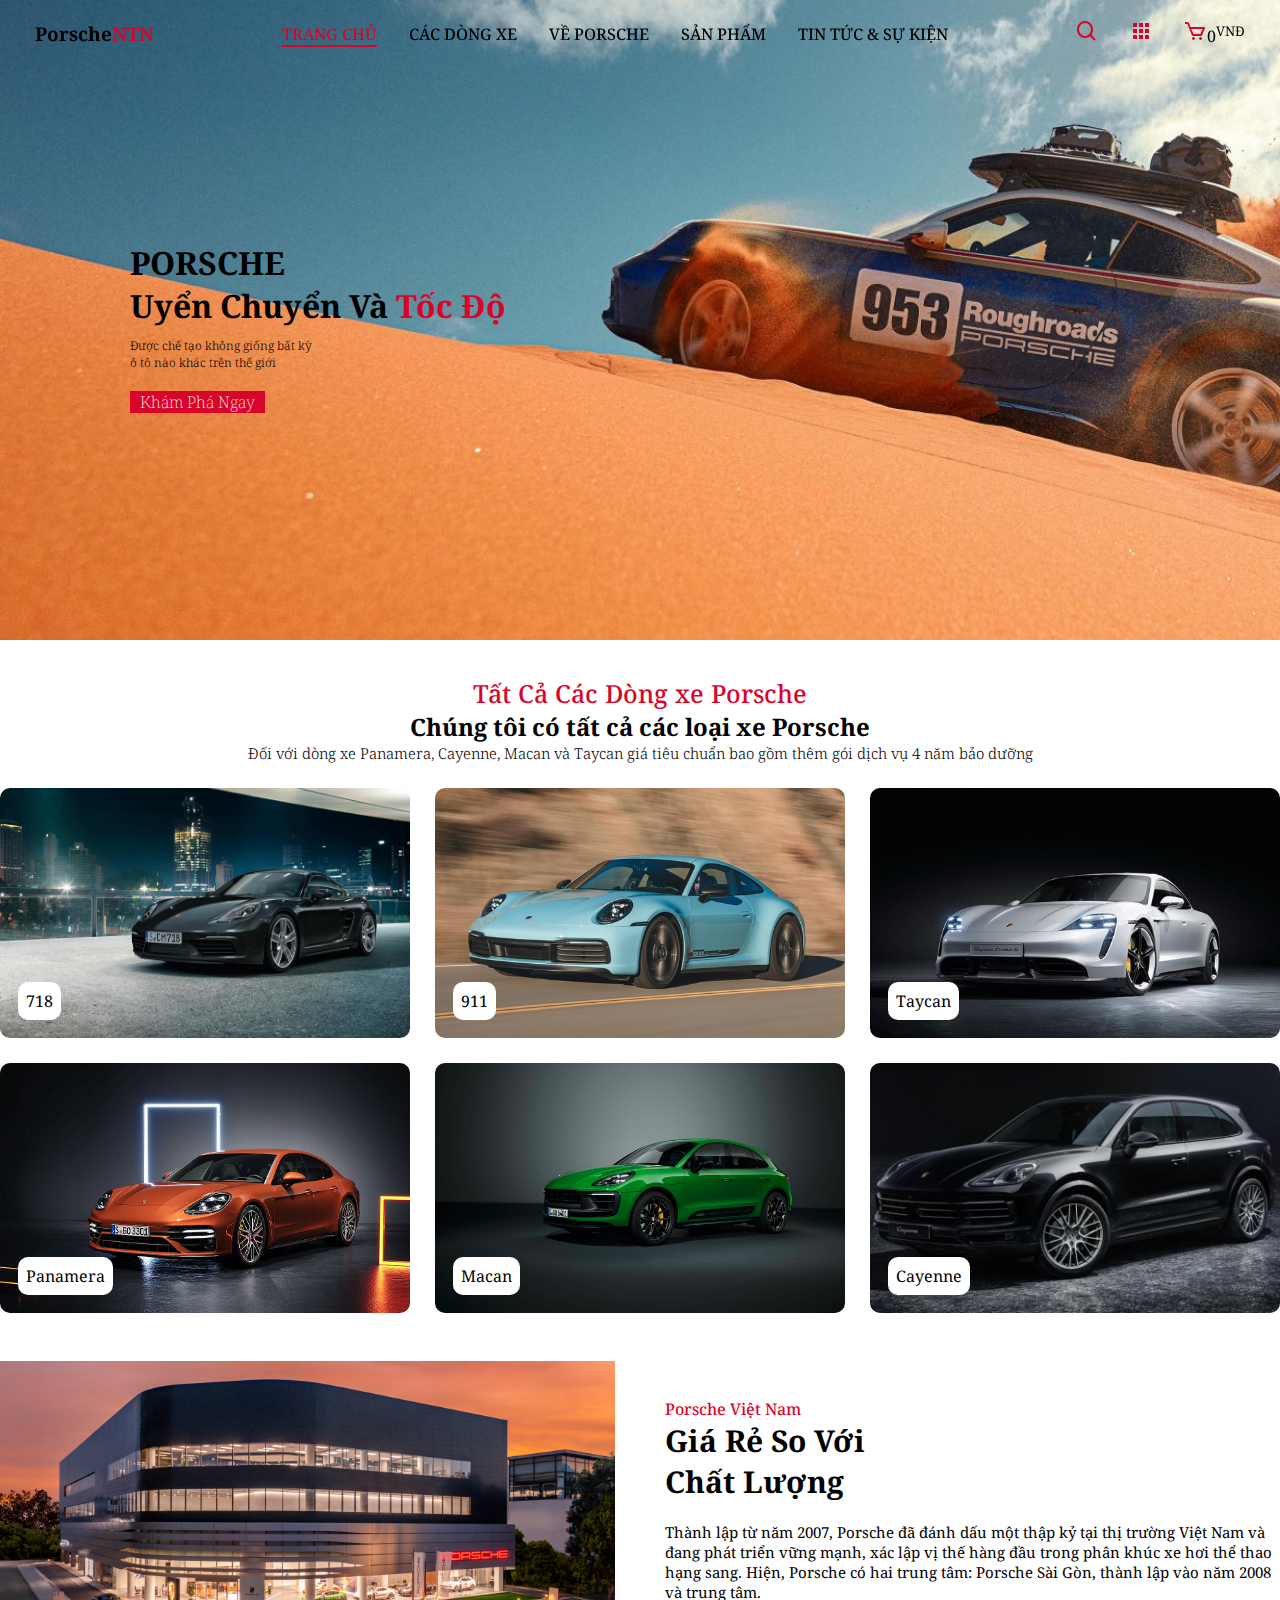
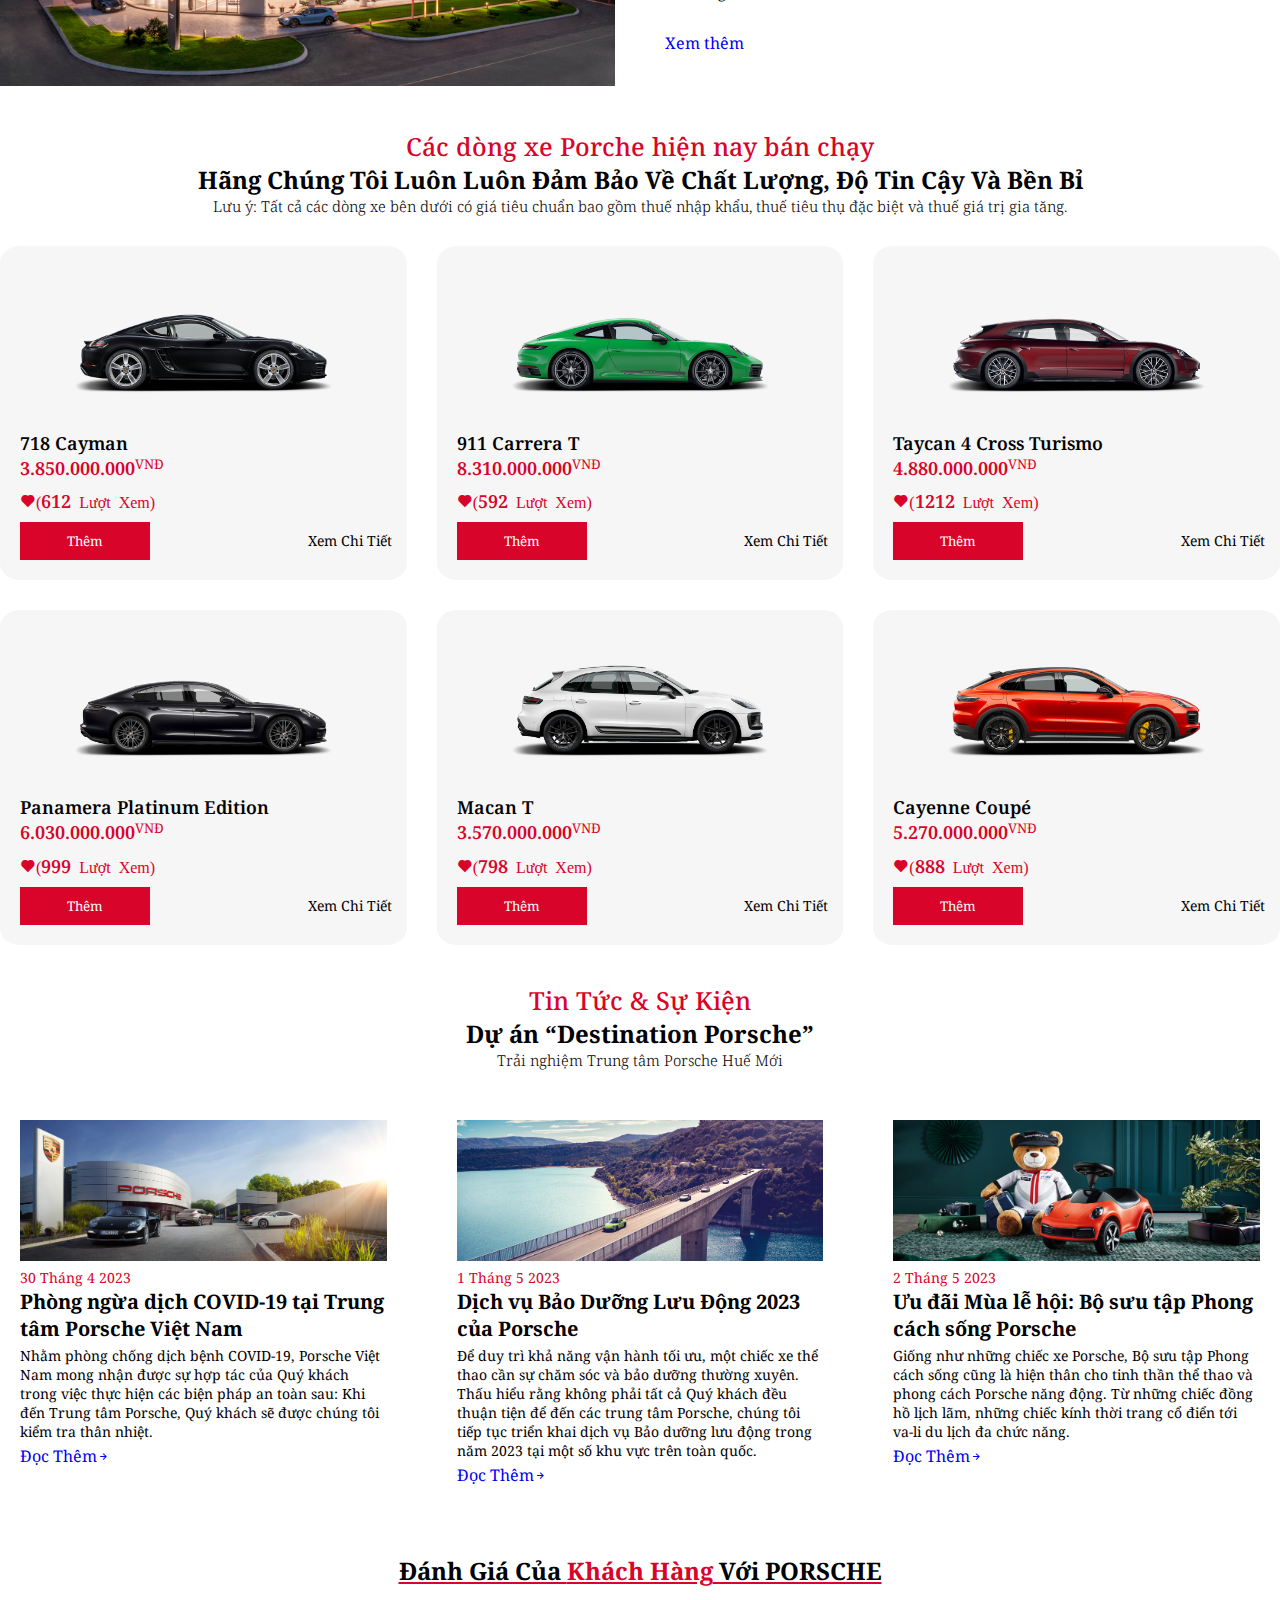
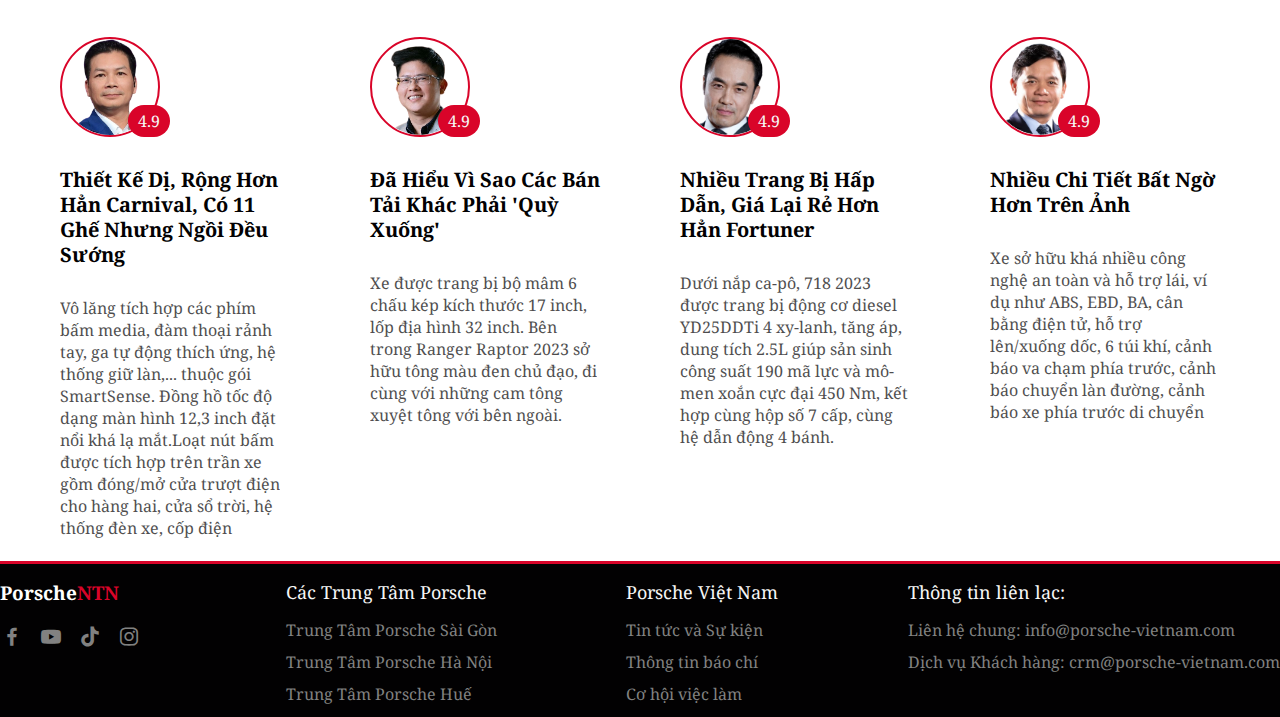
==== commit 2d88e29b: "up" ====
--- a/index.html
+++ b/index.html
@@ -7,7 +7,7 @@
     <meta name="viewport" content="width=device-width, initial-scale=1.0">
     <title>Porsche Viet Nam</title>
     <!-- link của css -->
-    <link rel="stylesheet" href="/style.css">
+    <link rel="stylesheet" href="./style.css">
     <!-- box icon -->
     <link rel="stylesheet" href="https://cdnjs.cloudflare.com/ajax/libs/font-awesome/6.4.0/css/all.min.css" />
     <link href='https://unpkg.com/boxicons@2.1.4/css/boxicons.min.css' rel='stylesheet'>
@@ -65,32 +65,32 @@
         <div class="cars-container container">
             <!-- box 1 -->
             <div class="box">
-                <img src="/img/car1.png" alt="">
+                <img src="./img/car1.png" alt="">
                 <h2>718</h2>
             </div>
             <!-- box 2 -->
             <div class="box">
-                <img src="/img/car2.png" alt="">
+                <img src="./img/car2.png" alt="">
                 <h2>911</h2>
             </div>
             <!-- box 3 -->
             <div class="box">
-                <img src="/img/car3.png" alt="">
+                <img src="./img/car3.png" alt="">
                 <h2>Taycan</h2>
             </div>
             <!-- box 4 -->
             <div class="box">
-                <img src="/img/car4.png" alt="">
+                <img src="./img/car4.png" alt="">
                 <h2>Panamera</h2>
             </div>
             <!-- box 5 -->
             <div class="box">
-                <img src="/img/car5.png" alt="">
+                <img src="./img/car5.png" alt="">
                 <h2>Macan </h2>
             </div>
             <!-- box 6 -->
             <div class="box">
-                <img src="/img/car6.png" alt="">
+                <img src="./img/car6.png" alt="">
                 <h2>Cayenne</h2>
             </div>
         </div>
@@ -98,7 +98,7 @@
     <!-- Thông tin -->
     <section class="about container" id="about">
         <div class="about-img">
-            <img src="/img/about.jpg" alt="">
+            <img src="./img/about.jpg" alt="">
         </div>
         <div class="about-text">
             <span>Porsche Việt Nam</span>
@@ -124,56 +124,56 @@
         <div class="parts-container container" id="parts-container container">
             <!-- Box 1 -->
             <div class="box">
-                <img src="/img/part1.jpg" alt="">
+                <img src="./img/part1.jpg" alt="">
                 <h3 class="producth3">718 Cayman</h3>
                 <p><span>3.850.000.000</span><sup>VNĐ</sup></p>
-                <i class='bx bxs-heart'>(612 Lượt Xem)</i>
-                <button class="btn-buy">Đặt Hàng </button>
+                <i class='bx bxs-heart'>(<span class="view-count" data-view-count="612">612</span> Lượt Xem)</i>
+                <button class="btn-buy">Thêm </button>
                 <button class="details-btn1">Xem Chi Tiết</button>
             </div>
             <!-- Box 2 -->
             <div class="box">
-                <img src="/img/part2.jpg" alt="">
+                <img src="./img/part2.jpg" alt="">
                 <h3 class="producth3">911 Carrera T</h3>
                 <p><span>8.310.000.000</span><sup>VNĐ</sup></p>
-                <i class='bx bxs-heart'>(592 Lượt Xem)</i>
-                <button class="btn-buy">Đặt Hàng </button>
+                <i class='bx bxs-heart'>(<span class="view-count" data-view-count="592">592</span> Lượt Xem)</i>
+                <button class="btn-buy">Thêm </button>
                 <button class="details-btn2">Xem Chi Tiết</button>
             </div>
             <!-- Box 3 -->
             <div class="box">
-                <img src="/img/part3.jpg" alt="">
+                <img src="./img/part3.jpg" alt="">
                 <h3 class="producth3">Taycan 4 Cross Turismo</h3>
                 <p><span>4.880.000.000</span><sup>VNĐ</sup></p>
-                <i class='bx bxs-heart'>(515 Lượt Xem)</i>
-                <button class="btn-buy">Đặt Hàng </button>
+                <i class='bx bxs-heart'>(<span class="view-count" data-view-count="1212">1212</span> Lượt Xem)</i>
+                <button class="btn-buy">Thêm </button>
                 <button class="details-btn3">Xem Chi Tiết</button>
             </div>
             <!-- Box 4 -->
             <div class="box">
-                <img src="/img/part4.jpg" alt="">
+                <img src="./img/part4.jpg" alt="">
                 <h3 class="producth3">Panamera Platinum Edition</h3>
                 <p><span>6.030.000.000</span><sup>VNĐ</sup></p>
-                <i class='bx bxs-heart'>(641 Lượt Xem)</i>
-                <button class="btn-buy">Đặt Hàng </button>
+                <i class='bx bxs-heart'>(<span class="view-count" data-view-count="999">999</span> Lượt Xem)</i>
+                <button class="btn-buy">Thêm </button>
                 <button class="details-btn4">Xem Chi Tiết</button>
             </div>
             <!-- Box 5 -->
             <div class="box">
-                <img src="/img/part5.jpg" alt="">
+                <img src="./img/part5.jpg" alt="">
                 <h3 class="producth3">Macan T</h3>
                 <p><span>3.570.000.000</span><sup>VNĐ</sup></p>
-                <i class='bx bxs-heart'>(356 Lượt Xem)</i>
-                <button class="btn-buy">Đặt Hàng </button>
+                <i class='bx bxs-heart'>(<span class="view-count" data-view-count="798">798</span> Lượt Xem)</i>
+                <button class="btn-buy">Thêm </button>
                 <button class="details-btn5">Xem Chi Tiết</button>
             </div>
             <!-- Box 6 -->
             <div class="box">
-                <img src="/img/part6.jpg" alt="">
+                <img src="./img/part6.jpg" alt="">
                 <h3 class="producth3">Cayenne Coupé</h3>
                 <p><span>5.270.000.000</span><sup>VNĐ</sup></p>
-                <i class='bx bxs-heart'>(498 Lượt Xem)</i>
-                <button class="btn-buy">Đặt Hàng </button>
+                <i class='bx bxs-heart'>(<span class="view-count" data-view-count="888">888</span> Lượt Xem)</i>
+                <button class="btn-buy">Thêm </button>
                 <button class="details-btn6">Xem Chi Tiết</button>
             </div>
         </div>
@@ -306,7 +306,7 @@
         <div class="blog-container container">
             <!-- Box 1 -->
             <div class="box">
-                <img src="/img/blog1.jpg" alt="">
+                <img src="./img/blog1.jpg" alt="">
                 <span>30 Tháng 4 2023</span>
                 <h3>Phòng ngừa dịch COVID-19 tại Trung tâm Porsche Việt Nam</h3>
                 <p>Nhằm phòng chống dịch bệnh COVID-19, Porsche Việt Nam mong nhận được sự hợp tác của Quý khách trong
@@ -320,7 +320,7 @@
             </div>
             <!-- Box 2 -->
             <div class="box">
-                <img src="/img/blog2.jpg" alt="">
+                <img src="./img/blog2.jpg" alt="">
                 <span>1 Tháng 5 2023</span>
                 <h3>Dịch vụ Bảo Dưỡng Lưu Động 2023 của Porsche</h3>
                 <p>Để duy trì khả năng vận hành tối ưu, một chiếc xe thể thao cần sự chăm sóc và bảo dưỡng thường xuyên.
@@ -334,15 +334,14 @@
             </div>
             <!-- Box 3 -->
             <div class="box">
-                <img src="/img/blog3.jpg" alt="">
+                <img src="./img/blog3.jpg" alt="">
                 <span>2 Tháng 5 2023</span>
                 <h3>Ưu đãi Mùa lễ hội: Bộ sưu tập Phong cách sống Porsche</h3>
                 <p>Giống như những chiếc xe Porsche, Bộ sưu tập Phong cách sống cũng là hiện thân cho tinh thần thể thao
                     và phong cách Porsche năng động. Từ những chiếc đồng hồ lịch lãm, những chiếc kính thời trang cổ
                     điển tới va-li du lịch đa chức năng.
-                    <span id="more-content4">Porsche đã đánh dấu một thập kỷ tại thị trường Việt Nam và đang phát triển
-                        vững
-                        mạnh.</span>
+                    <span id="more-content4">Thành lập từ năm 2007, Porsche đã đánh dấu một thập kỷ tại thị trường Việt Nam và đang phát triển vững
+                        mạnh, xác lập vị thế hàng đầu trong phân khúc xe hơi thể thao hạng sang.</span>
                 </p>
                 <a href="#" class="blog-btn3">Đọc Thêm<i class='bx bx-right-arrow-alt'></i></a>
             </div>
@@ -356,7 +355,7 @@
         </div>
         <div class="review-container">
             <div class="review-card">
-                <div class="user-dp" data-rating="4.9"><img src="/img/27193754-shark-hung.jpg" alt=""></div>
+                <div class="user-dp" data-rating="4.9"><img src="./img/27193754-shark-hung.jpg" alt=""></div>
                 <h2 class="review-title">Thiết kế dị, rộng hơn hẳn Carnival, có 11 ghế nhưng ngồi đều sướng</h2>
                 <p class="review">Vô lăng tích hợp các phím bấm media, đàm thoại rảnh tay, ga tự động thích ứng, hệ
                     thống giữ làn,... thuộc gói SmartSense. Đồng hồ tốc độ dạng màn hình 12,3 inch đặt nổi khá lạ
@@ -366,7 +365,7 @@
                 </p>
             </div>
             <div class="review-card">
-                <div class="user-dp" data-rating="4.9"><img src="/img/shark-dung-3-jpg-20211126110354GNkIt9Dwi.jpg"
+                <div class="user-dp" data-rating="4.9"><img src="./img/shark-dung-3-jpg-20211126110354GNkIt9Dwi.jpg"
                         alt=""></div>
                 <h2 class="review-title">Đã hiểu vì sao các bán tải khác phải 'quỳ xuống'</h2>
                 <p class="review">Xe được trang bị bộ mâm 6 chấu kép kích thước 17 inch, lốp địa hình 32 inch. Bên trong
@@ -375,7 +374,7 @@
                 </p>
             </div>
             <div class="review-card">
-                <div class="user-dp" data-rating="4.9"><img src="/img/bghj.jpg" alt=""></div>
+                <div class="user-dp" data-rating="4.9"><img src="./img/bghj.jpg" alt=""></div>
                 <h2 class="review-title">Nhiều trang bị hấp dẫn, giá lại rẻ hơn hẳn Fortuner</h2>
                 <p class="review">Dưới nắp ca-pô, 718 2023 được trang bị động cơ diesel YD25DDTi 4 xy-lanh, tăng áp,
                     dung tích 2.5L giúp sản sinh công suất 190 mã lực và mô-men xoắn cực đại 450 Nm, kết hợp cùng hộp số
@@ -383,7 +382,7 @@
                 </p>
             </div>
             <div class="review-card">
-                <div class="user-dp" data-rating="4.9"><img src="/img/hinh-1.jpg" alt=""></div>
+                <div class="user-dp" data-rating="4.9"><img src="./img/hinh-1.jpg" alt=""></div>
                 <h2 class="review-title">Nhiều chi tiết bất ngờ hơn trên ảnh</h2>
                 <p class="review">Xe sở hữu khá nhiều công nghệ an toàn và hỗ trợ lái, ví dụ như ABS, EBD, BA, cân bằng
                     điện tử, hỗ trợ lên/xuống dốc, 6 túi khí, cảnh báo va chạm phía trước, cảnh báo chuyển làn đường,
@@ -429,7 +428,7 @@
         </div>
     </section>
     <!-- link của JS -->
-    <script src="/main.js"></script>
+    <script src="./main.js"></script>
 
 </body>
 
--- a/style.css
+++ b/style.css
@@ -50,6 +50,8 @@
     background: #fff;
     box-shadow: 4px 4px 20px rgb(15, 54, 55 /10%);
     transition: 0.5s;
+    border-bottom: 1px solid #d90429; 
+    
 }
 
 
@@ -239,7 +241,7 @@
 
 .cars-container .box img:hover {
     transform: scale(1.1);
-    transform: 0.5s;
+    transform: 3s;
 }
 
 .cars-container .box h2 {
@@ -325,7 +327,7 @@
     background-color: #f6f6f6;
     margin-top: 150px;
     right: -100%;
-    transition: all 1s ease;
+    transition: all 0.7s ease;
     border-radius: 5%;
     border: 2px solid #fd052f;
     z-index: 1;
@@ -371,7 +373,7 @@
     margin-top: 150px;
     overflow-y: scroll;
     right: -100%;
-    transition: all 0.3s ease;
+    transition: all 1s ease;
     border-radius: 5% 0 0 5%;
     border: 2px solid #fd052f;
     border-right: none;
@@ -564,8 +566,7 @@
     border: 1px solid;
     border-radius: 50%;
     border: 2px solid #d90429;
-
-
+    
 }
 
 .user-dp::after {
